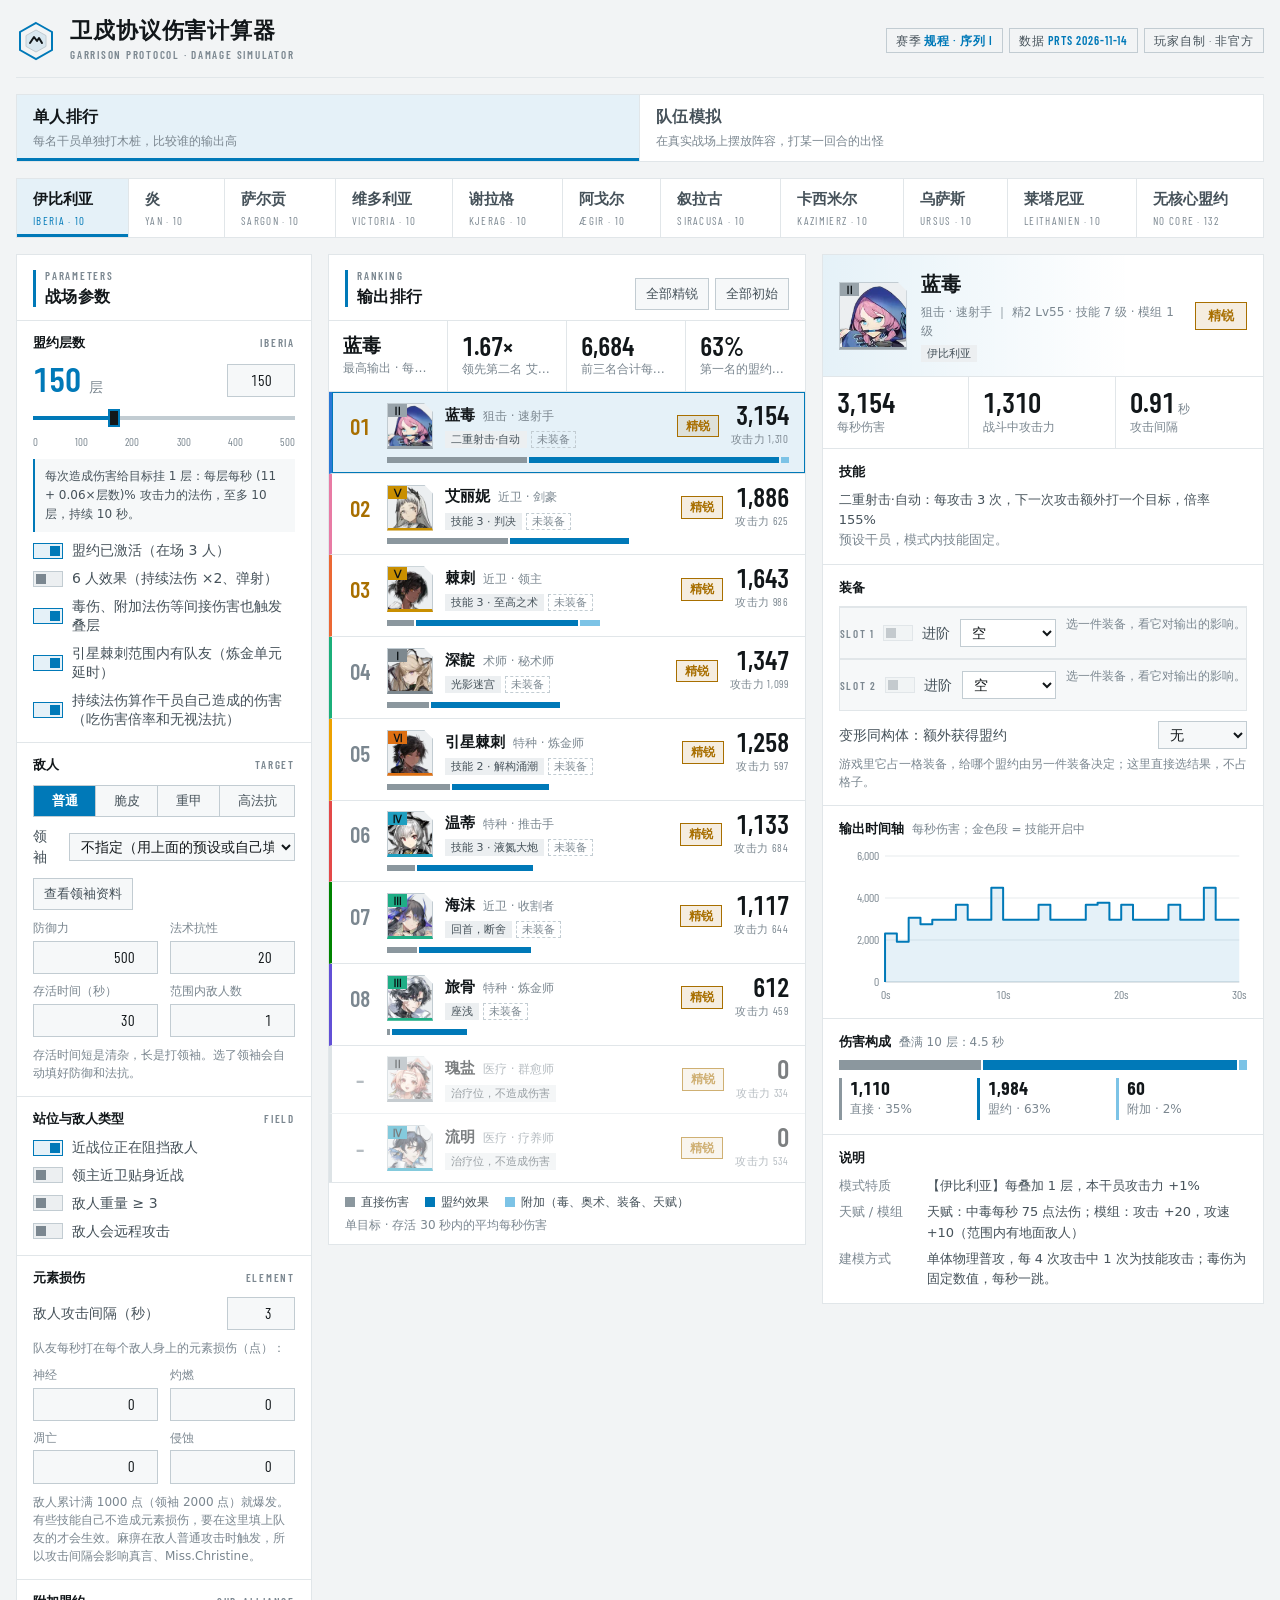
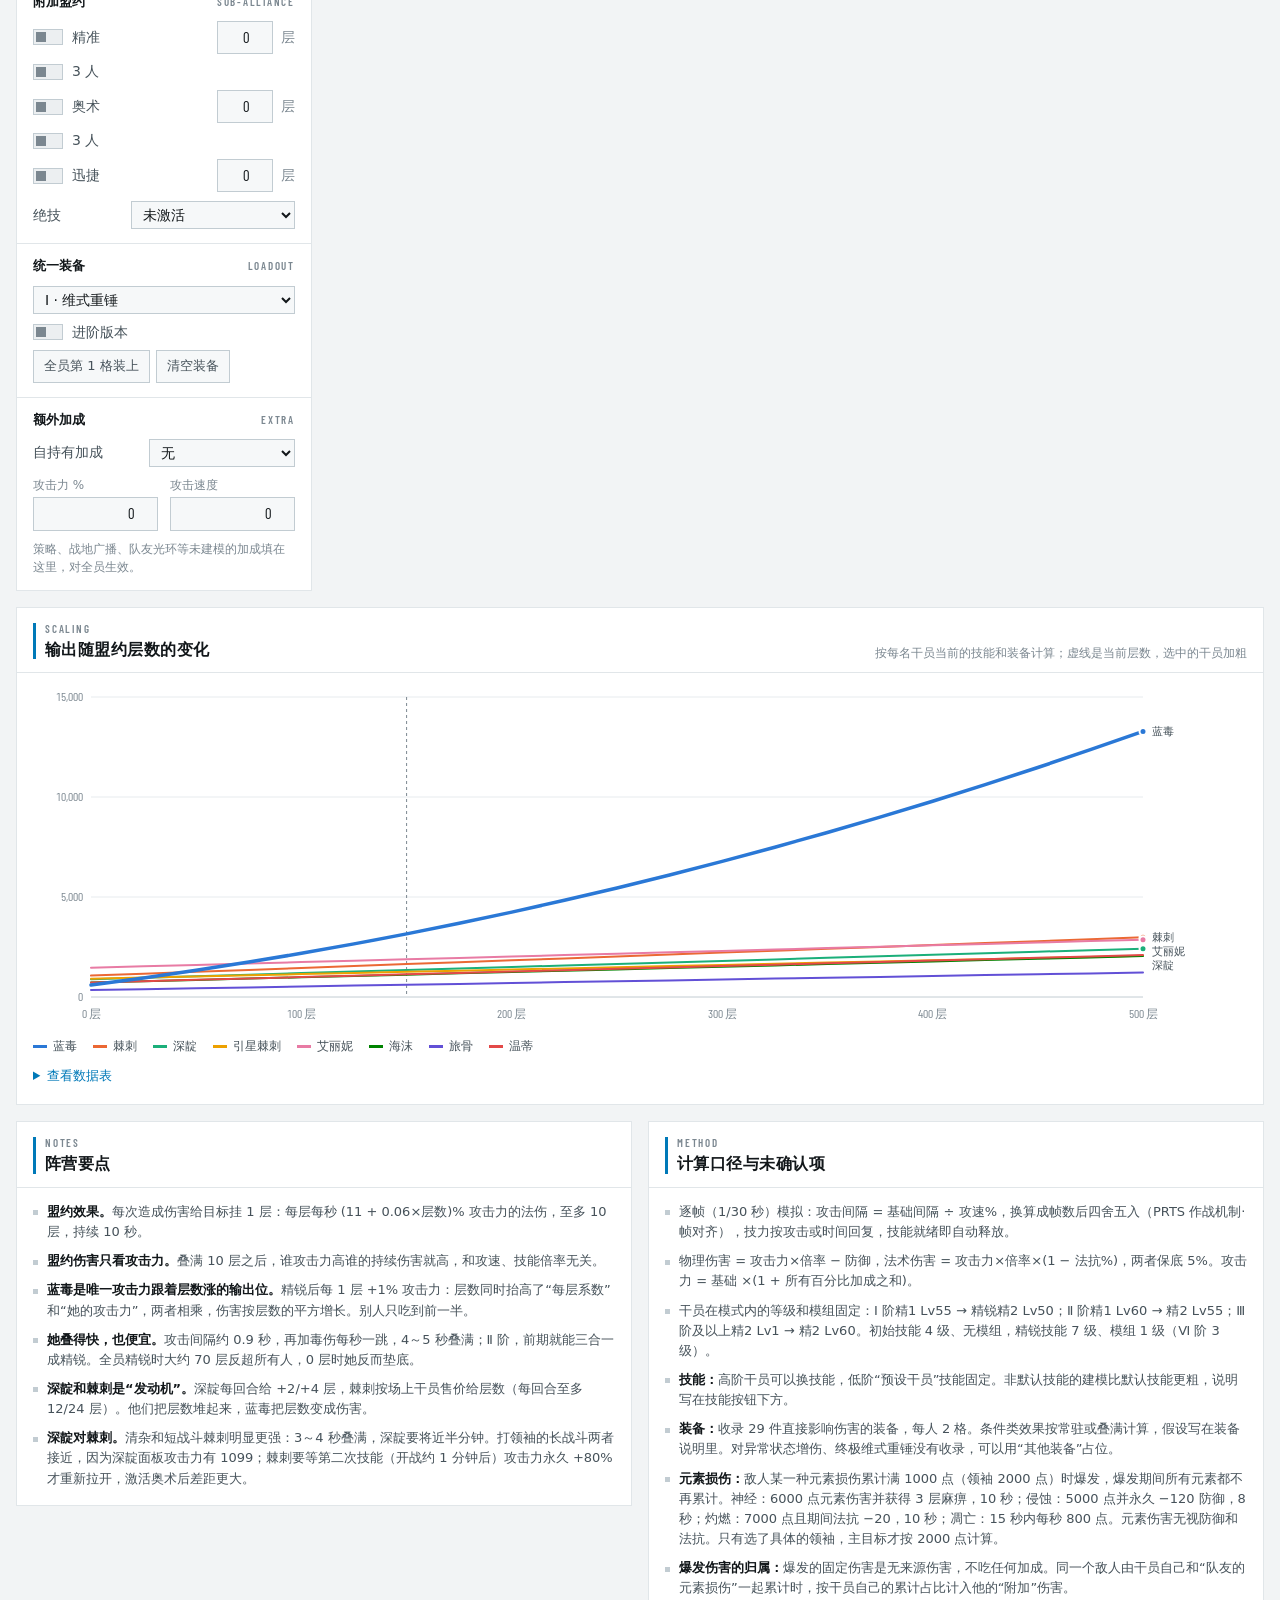
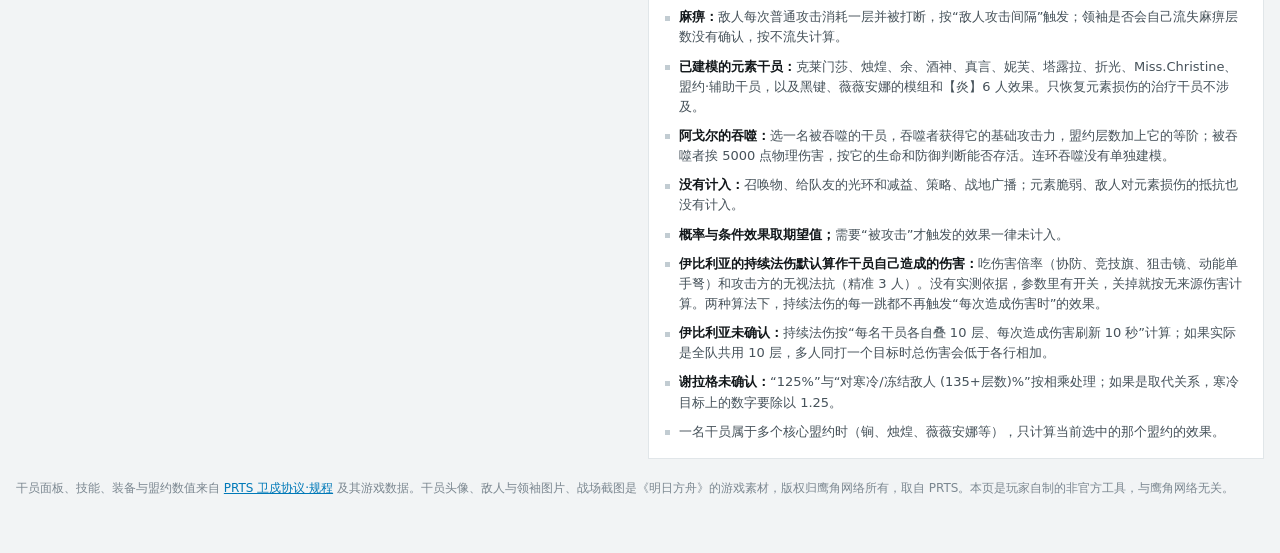
==== index.html @ 310acb83 "队伍模拟：计入精锐模组的减伤、闪避与复活 艾丝黛尔/摆渡人物理减伤、斥罪/折桠/暴躁铁皮阻挡减伤、瑕光减伤、赫拉格/宴庇护、 拜松/泡泡/蛇屠箱/忍冬/青枳阻挡时加防御、杰克物理闪避、斯卡蒂复活一次、" ====
<!doctype html>
<html lang="zh-CN">
<head>
<meta charset="utf-8">
<meta name="viewport" content="width=device-width,initial-scale=1">
<style>body{margin:0}img{max-width:100%}[hidden]{display:none!important}</style>
</head>
<body>
<title>卫戍协议伤害计算器</title>
<meta name="claude:viewport-fit-sides" content="cover">
<style>
/* 布局：顶栏 → 阵营页签 → 三栏（战场参数 | 输出排行 | 干员详情）→ 层数曲线 → 说明。
   深色终端风格为主：直角、细线、双语小标题、窄体数字。强调色取自游戏内数值高亮的蓝，精锐用金色。 */
:root{
  color-scheme:dark;
  --bg:#0f1214; --surface:#161a1d; --surface-2:#1c2125; --raise:#232a2f; --line:#272e33; --line-2:#3a444b;
  --fg:#eef1f3; --fg-2:#b3bcc2; --fg-3:#77828a;
  --accent:#22a7e6; --accent-soft:rgba(34,167,230,.14); --accent-ink:#06131a;
  --gold:#f0b429; --gold-soft:rgba(240,180,41,.15); --gold-ink:#1a1200;
  --seg-direct:#6f7c85; --seg-bond:#22a7e6; --seg-extra:#9bd8f5;
  --t1:#8b969d; --t2:#c7d0d5; --t3:#3fd9ad; --t4:#45c2e0; --t5:#f2c230; --t6:#f59340;
  --s1:#3987e5; --s2:#d95926; --s3:#199e70; --s4:#c98500; --s5:#d55181; --s6:#0ca30c; --s7:#9085e9; --s8:#e66767;
  --grid:#232a2f; --axis:#3a444b; --band:rgba(240,180,41,.10); --shadow:0 10px 30px rgba(0,0,0,.45);
  --font:-apple-system,"PingFang SC","HarmonyOS Sans SC","Microsoft YaHei UI","Microsoft YaHei","Noto Sans SC",system-ui,sans-serif;
  --num:"Barlow Condensed","Arial Narrow","Roboto Condensed","PingFang SC","Microsoft YaHei UI",sans-serif;
  --mono:ui-monospace,"SF Mono","Cascadia Mono",Consolas,monospace;
}
@media (prefers-color-scheme: light){ :root:not([data-theme="dark"]){
  color-scheme:light;
  --bg:#f2f4f5; --surface:#ffffff; --surface-2:#f6f8f9; --raise:#eceff1; --line:#e1e6e9; --line-2:#c2ccd2;
  --fg:#12171a; --fg-2:#46525a; --fg-3:#7b8790;
  --accent:#0079b8; --accent-soft:rgba(0,121,184,.10); --accent-ink:#ffffff;
  --gold:#a86f00; --gold-soft:rgba(168,111,0,.12); --gold-ink:#ffffff;
  --seg-direct:#8b979e; --seg-bond:#0079b8; --seg-extra:#7cc3e6;
  --t1:#7d888f; --t2:#98a3aa; --t3:#1fae86; --t4:#1f9fc0; --t5:#c98f00; --t6:#dd6f12;
  --s1:#2a78d6; --s2:#eb6834; --s3:#1baf7a; --s4:#eda100; --s5:#e87ba4; --s6:#008300; --s7:#6250d6; --s8:#e34948;
  --grid:#e7ebee; --axis:#c2ccd2; --band:rgba(168,111,0,.10); --shadow:0 10px 30px rgba(20,30,40,.14);
} }
:root[data-theme="light"]{
  color-scheme:light;
  --bg:#f2f4f5; --surface:#ffffff; --surface-2:#f6f8f9; --raise:#eceff1; --line:#e1e6e9; --line-2:#c2ccd2;
  --fg:#12171a; --fg-2:#46525a; --fg-3:#7b8790;
  --accent:#0079b8; --accent-soft:rgba(0,121,184,.10); --accent-ink:#ffffff;
  --gold:#a86f00; --gold-soft:rgba(168,111,0,.12); --gold-ink:#ffffff;
  --seg-direct:#8b979e; --seg-bond:#0079b8; --seg-extra:#7cc3e6;
  --t1:#7d888f; --t2:#98a3aa; --t3:#1fae86; --t4:#1f9fc0; --t5:#c98f00; --t6:#dd6f12;
  --s1:#2a78d6; --s2:#eb6834; --s3:#1baf7a; --s4:#eda100; --s5:#e87ba4; --s6:#008300; --s7:#6250d6; --s8:#e34948;
  --grid:#e7ebee; --axis:#c2ccd2; --band:rgba(168,111,0,.10); --shadow:0 10px 30px rgba(20,30,40,.14);
}
*{box-sizing:border-box}
body{background:var(--bg);color:var(--fg);font-family:var(--font);font-size:14px;line-height:1.55;margin:0;
  padding-block:0 56px;padding-left:max(16px,env(safe-area-inset-left,0px));padding-right:max(16px,env(safe-area-inset-right,0px))}
.app{max-width:1440px;margin:0 auto;display:flex;flex-direction:column;gap:16px}
button,input,select{font:inherit;color:inherit}
:focus-visible{outline:2px solid var(--accent);outline-offset:2px}
.num{font-family:var(--num);font-variant-numeric:tabular-nums;letter-spacing:.01em}
.en{font-family:var(--num);font-size:11px;font-weight:600;letter-spacing:.16em;text-transform:uppercase;color:var(--fg-3)}
.muted{color:var(--fg-3)}

/* 顶栏 */
.appbar{display:flex;flex-wrap:wrap;align-items:center;justify-content:space-between;gap:10px 24px;padding:18px 0 14px;border-bottom:1px solid var(--line)}
.brand{display:flex;align-items:center;gap:14px;min-width:0}
.brand svg{width:40px;height:40px;flex:none}
.brand h1{font-size:22px;line-height:1.15;margin:0;letter-spacing:.04em;font-weight:700}
.brand p{margin:3px 0 0}
.meta{display:flex;flex-wrap:wrap;gap:6px}
.meta span{font-family:var(--num);font-size:12px;letter-spacing:.08em;color:var(--fg-2);border:1px solid var(--line-2);padding:2px 9px;white-space:nowrap}
.meta span b{color:var(--accent);font-weight:600}

/* 阵营页签 */
.cores{display:flex;gap:0;overflow-x:auto;border:1px solid var(--line);background:var(--surface);scrollbar-width:thin}
.core{flex:1 0 auto;display:flex;flex-direction:column;align-items:flex-start;gap:1px;padding:9px 16px 8px;border:0;border-right:1px solid var(--line);background:transparent;color:var(--fg-2);cursor:pointer;text-align:left;position:relative;min-width:96px}
.core:last-child{border-right:0}
.core b{font-size:15px;font-weight:600;white-space:nowrap}
.core small{font-family:var(--num);font-size:11px;letter-spacing:.12em;color:var(--fg-3);white-space:nowrap}
.core:hover{background:var(--surface-2);color:var(--fg)}
.core[aria-pressed="true"]{background:var(--accent-soft);color:var(--fg)}
.core[aria-pressed="true"]::after{content:"";position:absolute;left:0;right:0;bottom:0;height:3px;background:var(--accent)}
.core[aria-pressed="true"] small{color:var(--accent)}

/* 三栏 */
.layout{display:grid;grid-template-columns:296px minmax(0,1.08fr) minmax(0,1fr);gap:16px;align-items:start}
@media (max-width:1180px){.layout{grid-template-columns:minmax(0,1.08fr) minmax(0,1fr)}.side{grid-column:1/-1}}
@media (max-width:860px){.layout{grid-template-columns:minmax(0,1fr)}}
.panel{background:var(--surface);border:1px solid var(--line);min-width:0}
.ph{display:flex;flex-wrap:wrap;align-items:flex-end;justify-content:space-between;gap:6px 16px;padding:12px 16px 10px;border-bottom:1px solid var(--line)}
.ph h2{margin:0;font-size:16px;font-weight:700;letter-spacing:.03em;display:flex;flex-direction:column;gap:1px;position:relative;padding-left:12px}
.ph h2::before{content:"";position:absolute;left:0;top:3px;bottom:3px;width:3px;background:var(--accent)}
.ph p{margin:0;font-size:12px;color:var(--fg-3)}
.pb{padding:14px 16px 16px}

/* 侧栏参数 */
.side{position:sticky;top:12px}
@media (max-width:1180px){.side{position:static}}
.side .pb{display:flex;flex-direction:column;gap:0;padding:0}
@media (max-width:1180px) and (min-width:641px){.side .pb{display:grid;grid-template-columns:repeat(2,minmax(0,1fr))}}
.g{padding:12px 16px 14px;border-bottom:1px solid var(--line);display:flex;flex-direction:column;gap:9px;min-width:0}
.g:last-child{border-bottom:0}
.g h3{margin:0;font-size:13px;font-weight:600;display:flex;align-items:baseline;justify-content:space-between;gap:8px}
.f{display:flex;align-items:center;justify-content:space-between;gap:10px;min-width:0}
.f>label{color:var(--fg-2);min-width:0}
.hint{font-size:12px;color:var(--fg-3);margin:0;line-height:1.5}
.fcol{display:grid;gap:6px;min-width:0}
.fcol>label{color:var(--fg-2)}
.fcol>select{width:100%;min-width:0}
.formula{font-size:12px;color:var(--fg-2);margin:0;padding:8px 10px;background:var(--surface-2);border-left:2px solid var(--accent);line-height:1.6}
input[type=number],select{background:var(--surface-2);border:1px solid var(--line-2);border-radius:0;padding:4px 7px;font-variant-numeric:tabular-nums;min-width:0}
input[type=number]{width:68px;font-family:var(--num);font-size:15px;text-align:right}
select{max-width:100%;padding-right:4px}
input[type=number]:hover,select:hover{border-color:var(--fg-3)}
input[type=range]{-webkit-appearance:none;appearance:none;width:100%;height:20px;background:transparent;margin:0}
input[type=range]::-webkit-slider-runnable-track{height:4px;background:linear-gradient(to right,var(--accent) var(--p,30%),var(--line-2) var(--p,30%))}
input[type=range]::-moz-range-track{height:4px;background:var(--line-2)}
input[type=range]::-moz-range-progress{height:4px;background:var(--accent)}
input[type=range]::-webkit-slider-thumb{-webkit-appearance:none;width:12px;height:18px;margin-top:-7px;background:var(--fg);border:2px solid var(--accent);border-radius:0;cursor:pointer}
input[type=range]::-moz-range-thumb{width:9px;height:15px;background:var(--fg);border:2px solid var(--accent);border-radius:0;cursor:pointer}
.lv{display:flex;align-items:baseline;gap:8px}
.lv b{font-family:var(--num);font-size:34px;line-height:1;font-weight:600;color:var(--accent);font-variant-numeric:tabular-nums}
.ticks{display:flex;justify-content:space-between;font-family:var(--num);font-size:11px;color:var(--fg-3);margin-top:-4px}
.sw{display:flex;align-items:center;gap:9px;color:var(--fg-2);cursor:pointer;position:relative;line-height:1.35}
.sw input{position:absolute;opacity:0;width:30px;height:16px;margin:0;cursor:pointer}
.sw i{flex:none;width:30px;height:16px;background:var(--raise);border:1px solid var(--line-2);position:relative;transition:background .12s}
.sw i::after{content:"";position:absolute;top:2px;left:2px;width:10px;height:10px;background:var(--fg-3);transition:transform .12s,background .12s}
.sw input:checked+i{background:var(--accent-soft);border-color:var(--accent)}
.sw input:checked+i::after{transform:translateX(14px);background:var(--accent)}
.sw input:focus-visible+i{outline:2px solid var(--accent);outline-offset:2px}
.sw input:disabled+i{opacity:.4}
@media (prefers-reduced-motion:reduce){.sw i,.sw i::after{transition:none}}
.segs{display:flex;flex-wrap:wrap;border:1px solid var(--line-2)}
.segs button{flex:1 1 auto;border:0;border-right:1px solid var(--line-2);background:var(--surface-2);color:var(--fg-2);padding:5px 8px;font-size:13px;cursor:pointer;white-space:nowrap}
.segs button:last-child{border-right:0}
.segs button:hover{color:var(--fg)}
.segs button[aria-pressed="true"]{background:var(--accent);color:var(--accent-ink);font-weight:600}
.pair{display:grid;grid-template-columns:repeat(2,minmax(0,1fr));gap:8px 12px}
.pair .f{flex-direction:column;align-items:stretch;gap:3px}
.pair .f>label{font-size:12px;color:var(--fg-3)}
.pair input[type=number]{width:100%}
.subrow{display:flex;align-items:center;gap:8px;flex-wrap:wrap}
.subrow .sw{flex:1 1 90px}
.subrow input[type=number]{width:56px}
.grp-in{display:flex;flex-direction:column;gap:9px}.grp-in:empty{display:none}
.btn{border:1px solid var(--line-2);background:var(--surface-2);color:var(--fg-2);padding:5px 10px;font-size:13px;cursor:pointer;white-space:nowrap}
.btn:hover{color:var(--fg);border-color:var(--fg-3)}
.btnrow{display:flex;flex-wrap:wrap;gap:6px}

.filter{display:flex;flex-wrap:wrap;gap:6px;padding:10px 16px;border-bottom:1px solid var(--line);align-items:center}
.filter .en{margin-right:4px}
.filter button{border:1px solid var(--line-2);background:var(--surface-2);color:var(--fg-2);padding:3px 11px;font-size:13px;cursor:pointer;white-space:nowrap}
.filter button:hover{color:var(--fg);border-color:var(--fg-3)}
.filter button[aria-pressed="true"]{background:var(--accent);border-color:var(--accent);color:var(--accent-ink);font-weight:600}
.more{padding:10px 16px;border-top:1px solid var(--line);display:flex;justify-content:center}
.bossline{padding:9px 16px;border-bottom:1px solid var(--line);font-size:13px;color:var(--fg-2);background:var(--gold-soft)}
.bossline b{font-family:var(--num);font-size:16px;color:var(--fg);font-variant-numeric:tabular-nums}
.bimg{flex:none;display:block;width:56px;height:56px;background:var(--raise);border:1px solid var(--line-2);border-bottom:3px solid var(--gold);overflow:hidden}
.bimg img{display:block;width:100%;height:100%;object-fit:cover}
.bimg.lg{width:84px;height:84px}
.bimg.sm{width:26px;height:26px;border-bottom-width:1px}
.bosscard{display:flex;gap:10px;align-items:stretch}
.bosscard .formula{flex:1 1 auto;min-width:0}
.dex-h .who{display:flex;gap:14px;align-items:center;min-width:0}
.dex-list button{display:flex;align-items:center;gap:8px}
/* 领袖资料弹窗 */
dialog.dex{border:1px solid var(--line-2);background:var(--surface);color:var(--fg);padding:0;width:min(940px,calc(100vw - 24px));max-width:none;box-shadow:var(--shadow);overflow:hidden}
dialog.dex::backdrop{background:rgba(0,0,0,.6)}
.dex-in{display:grid;grid-template-columns:190px minmax(0,1fr);height:min(84vh,820px)}
.dex-list{display:flex;flex-direction:column;border-right:1px solid var(--line);overflow:auto;background:var(--surface-2)}
.dex-list button{flex:none;border:0;border-bottom:1px solid var(--line);background:transparent;color:var(--fg-2);padding:10px 14px;text-align:left;cursor:pointer;white-space:nowrap;font-size:13px}
.dex-list button:hover{color:var(--fg)}
.dex-list button[aria-pressed="true"]{background:var(--accent-soft);color:var(--fg);font-weight:600;box-shadow:inset 3px 0 0 var(--accent)}
.dex-body{overflow:auto;min-width:0}
.dex-h{display:flex;justify-content:space-between;align-items:flex-start;gap:12px;padding:14px 16px;border-bottom:1px solid var(--line);position:sticky;top:0;background:var(--surface);z-index:1}
.dex-h h3{margin:0;font-size:19px;letter-spacing:.03em}
.dex-h .chips{display:flex;flex-wrap:wrap;gap:4px;margin-top:6px}
.dex-sec{padding:13px 16px;border-bottom:1px solid var(--line)}
.dex-sec:last-child{border-bottom:0}
.dex-sec h4{margin:0 0 8px;font-size:13px;font-weight:600}
.dex-stats{display:grid;grid-template-columns:repeat(4,minmax(0,1fr));gap:8px}
.dex-stats div{background:var(--surface-2);padding:8px 10px;min-width:0}
.dex-stats b{display:block;font-family:var(--num);font-size:22px;line-height:1.15;font-variant-numeric:tabular-nums}
.dex-stats span{font-size:12px;color:var(--fg-3)}
.dex-tip{background:var(--gold-soft);border-left:2px solid var(--gold);padding:8px 10px;margin:0;font-size:13px;color:var(--fg)}
@media (max-width:640px){
  .dex-in{grid-template-columns:minmax(0,1fr);grid-template-rows:auto minmax(0,1fr)}
  .dex-list{flex-direction:row;border-right:0;border-bottom:1px solid var(--line)}
  .dex-list button{border-bottom:0;border-right:1px solid var(--line)}
  .dex-list button[aria-pressed="true"]{box-shadow:inset 0 -3px 0 var(--accent)}
  .dex-stats{grid-template-columns:repeat(2,minmax(0,1fr))}
}
/* KPI */
.kpis{display:grid;grid-template-columns:repeat(4,minmax(0,1fr));border-bottom:1px solid var(--line)}
@media (max-width:560px){.kpis{grid-template-columns:repeat(2,minmax(0,1fr))}}
.kpi{padding:11px 14px 12px;border-right:1px solid var(--line);min-width:0}
.kpi:last-child{border-right:0}
@media (max-width:560px){.kpi:nth-child(2n){border-right:0}.kpi:nth-child(-n+2){border-bottom:1px solid var(--line)}}
.kpi b{display:block;font-family:var(--num);font-size:26px;line-height:1.1;font-weight:600;font-variant-numeric:tabular-nums;white-space:nowrap;overflow:hidden;text-overflow:ellipsis}
.kpi b.cn{font-family:var(--font);font-size:19px;line-height:1.45;font-weight:700}
.kpi small{display:block;font-size:12px;color:var(--fg-3);white-space:nowrap;overflow:hidden;text-overflow:ellipsis}

/* 排行 */
.list{display:flex;flex-direction:column}
.rc{display:grid;grid-template-columns:30px 46px minmax(0,1fr) auto;column-gap:12px;row-gap:7px;align-items:center;padding:10px 16px 10px 13px;border-bottom:1px solid var(--line);border-left:3px solid var(--col,transparent);cursor:pointer;position:relative}
.rc:last-child{border-bottom:0}
.rc:hover{background:var(--surface-2)}
.rc[aria-pressed="true"]{background:var(--accent-soft)}
.rc[aria-pressed="true"]::after{content:"";position:absolute;inset:0;border:1px solid var(--accent);pointer-events:none}
.rc.heal{opacity:.55}
.rc .rk{font-family:var(--num);font-size:22px;font-weight:600;color:var(--fg-3);text-align:center;font-variant-numeric:tabular-nums}
.rc.top .rk{color:var(--gold)}
.rc .who{min-width:0;display:flex;flex-direction:column;gap:4px}
.rc .nm{display:flex;align-items:baseline;gap:8px;min-width:0}
.rc .nm b{font-size:15px;white-space:nowrap}
.rc .nm span{font-size:12px;color:var(--fg-3);white-space:nowrap;overflow:hidden;text-overflow:ellipsis}
.tags{display:flex;flex-wrap:wrap;gap:4px}
.tag{font-size:11px;line-height:1.55;padding:0 6px;background:var(--raise);color:var(--fg-2);white-space:nowrap;max-width:100%;overflow:hidden;text-overflow:ellipsis}
.tag.eq{background:var(--accent-soft);color:var(--fg)}
.tag.none{background:transparent;outline:1px dashed var(--line-2);outline-offset:-1px;color:var(--fg-3)}
.rc .val{display:flex;align-items:center;gap:12px}
.rc .val div{text-align:right}
.rc .val b{font-family:var(--num);font-size:26px;line-height:1;font-weight:600;font-variant-numeric:tabular-nums;display:block}
.rc .val small{font-family:var(--num);font-size:11px;letter-spacing:.06em;color:var(--fg-3);white-space:nowrap}
.rc .meter{grid-column:2/-1;min-width:0}
.bar{display:flex;gap:2px;height:6px;min-width:0}
.bar i{display:block;height:100%}
.bar .d{background:var(--seg-direct)}.bar .b{background:var(--seg-bond)}.bar .x{background:var(--seg-extra)}
.elite{font-size:12px;border:1px solid var(--line-2);background:transparent;color:var(--fg-3);padding:1px 8px;cursor:pointer;white-space:nowrap}
.elite:hover{border-color:var(--fg-3);color:var(--fg-2)}
.elite[aria-pressed="true"]{background:var(--gold-soft);border-color:var(--gold);color:var(--gold);font-weight:600}
.ava{position:relative;width:46px;height:46px;background:linear-gradient(135deg,var(--raise),var(--surface-2));border:1px solid var(--line-2);border-bottom:3px solid var(--tier);display:grid;place-items:center;padding-top:8px;font-size:20px;line-height:1;font-weight:700;color:var(--fg);flex:none;overflow:hidden;clip-path:polygon(0 0,calc(100% - 9px) 0,100% 9px,100% 100%,0 100%)}
.ava .tr{position:absolute;top:0;left:0;font-family:var(--num);font-size:11px;line-height:13px;font-weight:700;background:var(--tier);color:#0b1114;padding:0 4px}
.ava svg{position:absolute;right:2px;bottom:1px;width:14px;height:14px;stroke:var(--fg-3);fill:none;stroke-width:1.8;stroke-linecap:round;stroke-linejoin:round}
.ava.lg{width:68px;height:68px;font-size:30px;padding-top:10px}
.ava.lg svg{width:18px;height:18px;right:3px;bottom:2px}
.legend{display:flex;flex-wrap:wrap;gap:4px 16px;font-size:12px;color:var(--fg-2)}
.legend span{display:inline-flex;align-items:center;gap:6px}
.legend i{width:10px;height:10px;display:inline-block}
.legend i.ln{height:3px;width:14px}
.foot{padding:10px 16px;border-top:1px solid var(--line)}

/* 详情 */
.detail{position:sticky;top:12px}
@media (max-width:860px){.detail{position:static}}
.dh{display:flex;gap:14px;align-items:center;padding:14px 16px;border-bottom:1px solid var(--line);background:linear-gradient(90deg,var(--accent-soft),transparent 70%)}
.dh h3{margin:0;font-size:20px;letter-spacing:.03em}
.dh p{margin:3px 0 0;font-size:12px;color:var(--fg-3)}
.dh .chips{display:flex;flex-wrap:wrap;gap:4px;margin-top:5px}
.dh .elite{margin-left:auto;flex:none;padding:3px 12px;font-size:13px}
.tiles{display:grid;grid-template-columns:repeat(3,minmax(0,1fr));border-bottom:1px solid var(--line)}
.tile{padding:10px 14px 11px;border-right:1px solid var(--line);min-width:0}
.tile:last-child{border-right:0}
.tile b{display:block;font-family:var(--num);font-size:28px;line-height:1.1;font-weight:600;font-variant-numeric:tabular-nums;white-space:nowrap}
.tile b small{font-family:var(--font);font-size:12px;font-weight:400;color:var(--fg-3);margin-left:3px}
.tile span{display:block;font-size:12px;color:var(--fg-3)}
.sec{padding:13px 16px 14px;border-bottom:1px solid var(--line)}
.sec:last-child{border-bottom:0}
.sec h4{margin:0 0 8px;font-size:13px;font-weight:600;display:flex;align-items:baseline;gap:8px}
.sec h4 small{font-size:12px;font-weight:400;color:var(--fg-3)}
.seg{display:flex;flex-wrap:wrap;gap:6px}
.seg button{display:flex;align-items:center;gap:8px;padding:5px 10px 5px 6px;border:1px solid var(--line-2);background:var(--surface-2);color:var(--fg-2);cursor:pointer;text-align:left;font-size:13px}
.seg button em{font-style:normal;font-family:var(--num);font-size:13px;font-weight:600;background:var(--raise);color:var(--fg-2);padding:0 6px;line-height:20px}
.seg button small{font-size:11px;color:var(--fg-3)}
.seg button:hover{border-color:var(--fg-3);color:var(--fg)}
.seg button[aria-pressed="true"]{border-color:var(--accent);background:var(--accent-soft);color:var(--fg);font-weight:600}
.seg button[aria-pressed="true"] em{background:var(--accent);color:var(--accent-ink)}
.desc{margin:8px 0 0;font-size:13px;color:var(--fg-2)}
.slots{display:grid;grid-template-columns:repeat(2,minmax(0,1fr));gap:8px}
@media (max-width:480px){.slots{grid-template-columns:minmax(0,1fr)}}
.slot{border:1px solid var(--line);background:var(--surface-2);padding:8px;display:flex;flex-direction:column;gap:6px;min-width:0}
.slot .top{display:flex;align-items:center;justify-content:space-between;gap:8px}
.slot select{width:100%;background:var(--surface)}
.slot .hint{min-height:3em}
#tl{position:relative}
#tl svg,#chart svg{display:block;width:100%;height:auto;overflow:visible}
#tl text,#chart text{font-family:var(--num);font-size:12px;fill:var(--fg-3);font-variant-numeric:tabular-nums}
#chart text.lab{font-family:var(--font);font-size:11px;fill:var(--fg-2)}
#tlTip,#tip{position:absolute;pointer-events:none;background:var(--surface);border:1px solid var(--line-2);padding:5px 9px;font-size:12px;box-shadow:var(--shadow);font-variant-numeric:tabular-nums;z-index:2}
#tlTip{top:0;white-space:nowrap}
#tip{min-width:160px}
#tip .t{font-family:var(--num);letter-spacing:.08em;color:var(--fg-3);margin-bottom:3px}
#tip .r{display:flex;justify-content:space-between;gap:14px;align-items:center}
#tip .r span{display:inline-flex;align-items:center;gap:6px}
#tip .r b{font-family:var(--num);font-size:14px}
.dot{width:8px;height:8px;flex:none;display:inline-block}
.comp{display:flex;flex-direction:column;gap:8px}
.comp .bar{height:10px}
.comp .lg{display:grid;grid-template-columns:repeat(3,minmax(0,1fr));gap:8px}
.comp .lg div{border-left:3px solid var(--c);padding-left:8px;min-width:0}
.comp .lg b{display:block;font-family:var(--num);font-size:18px;line-height:1.15;font-variant-numeric:tabular-nums}
.comp .lg span{font-size:12px;color:var(--fg-3);white-space:nowrap}
.txt{margin:0;font-size:13px;color:var(--fg-2)}
.kv{display:grid;grid-template-columns:76px minmax(0,1fr);gap:6px 12px;margin:0;font-size:13px}
.kv dt{color:var(--fg-3)}.kv dd{margin:0;color:var(--fg-2)}

/* 图表与说明 */
#chart{position:relative;width:100%}
.tablebox{overflow-x:auto}
table{border-collapse:collapse;width:100%;font-variant-numeric:tabular-nums;font-size:13px}
th{font-size:12px;font-weight:600;color:var(--fg-3);text-align:left;padding:6px 8px;border-bottom:1px solid var(--line-2);white-space:nowrap}
td{padding:6px 8px;border-bottom:1px solid var(--line)}
td.n,th.n{text-align:right;font-family:var(--num);font-size:14px}
details>summary{cursor:pointer;color:var(--accent);font-size:13px;padding:2px 0}
.docs{display:grid;grid-template-columns:minmax(0,1fr) minmax(0,1fr);gap:16px;align-items:start}
@media (max-width:860px){.docs{grid-template-columns:minmax(0,1fr)}}
ul.plain{margin:0;padding:0;list-style:none;display:flex;flex-direction:column;gap:9px;color:var(--fg-2);font-size:13px}
ul.plain li{padding-left:14px;position:relative}
ul.plain li::before{content:"";position:absolute;left:0;top:.65em;width:5px;height:5px;background:var(--line-2)}
ul.plain b{color:var(--fg)}
footer{color:var(--fg-3);font-size:12px;padding-top:4px}
footer a{color:var(--accent)}

/* 头像图片 */
.ava.img{padding-top:0;background:var(--raise)}
.ava img{position:absolute;inset:0;width:100%;height:100%;object-fit:cover;display:block}
.ava .tr{z-index:1}

/* 页面切换 */
.views{display:grid;grid-template-columns:repeat(2,minmax(0,1fr));border:1px solid var(--line);background:var(--surface)}
.views button{display:flex;flex-direction:column;align-items:flex-start;gap:2px;padding:10px 16px;border:0;border-right:1px solid var(--line);background:transparent;color:var(--fg-2);cursor:pointer;text-align:left;position:relative;min-width:0}
.views button:last-child{border-right:0}
.views b{font-size:16px;font-weight:700;letter-spacing:.03em}
.views small{font-size:12px;color:var(--fg-3);white-space:nowrap;overflow:hidden;text-overflow:ellipsis;max-width:100%}
.views button:hover{background:var(--surface-2);color:var(--fg)}
.views button[aria-pressed="true"]{background:var(--accent-soft);color:var(--fg)}
.views button[aria-pressed="true"]::after{content:"";position:absolute;left:0;right:0;bottom:0;height:3px;background:var(--accent)}
.view{display:flex;flex-direction:column;gap:16px}
.view[hidden]{display:none}

/* 队伍模拟 */
.tlayout{display:grid;grid-template-columns:268px minmax(0,1.25fr) minmax(0,1fr);gap:16px;align-items:start}
@media (max-width:1180px){.tlayout{grid-template-columns:minmax(0,1.2fr) minmax(0,1fr)}.tlayout .side{grid-column:1/-1}}
@media (max-width:860px){.tlayout{grid-template-columns:minmax(0,1fr)}}
.bd{display:flex;align-items:center;gap:8px;color:var(--fg-3);font-size:13px}
.bd .nm{flex:1 1 auto;min-width:0}
.bd.on{color:var(--fg)}
.bd .ct{font-family:var(--num);font-size:13px;color:var(--fg-3);font-variant-numeric:tabular-nums}
.bd.on .ct{color:var(--accent)}
.bd input[type=number]{width:62px}
.boardwrap{width:100%;max-width:720px;margin:0 auto}
.board{position:relative;display:grid;grid-template-columns:repeat(9,minmax(0,1fr));gap:2px;background:var(--line);border:1px solid var(--line-2);padding:2px;touch-action:manipulation}
.tc{position:relative;aspect-ratio:1;border:0;padding:0;margin:0;background:var(--surface-2);cursor:pointer;display:grid;place-items:center;min-width:0;overflow:hidden}
.tc.t-void{background:var(--bg);cursor:default}
.tc.t-road{background:var(--surface-2)}
.tc.t-fence{background:repeating-linear-gradient(45deg,var(--surface-2) 0 6px,var(--raise) 6px 9px)}
.tc.t-floor{background:var(--raise);background-image:radial-gradient(var(--line-2) 1px,transparent 1.5px);background-size:8px 8px}
.tc.t-start{background:color-mix(in srgb,var(--s8) 22%,var(--surface-2))}
.tc.t-end{background:color-mix(in srgb,var(--accent) 26%,var(--surface-2))}
.tc.t-high{background:color-mix(in srgb,var(--fg) 12%,var(--surface-2));box-shadow:inset 0 0 0 3px var(--line-2)}
.tc.t-infect{background:color-mix(in srgb,var(--s2) 24%,var(--surface-2))}
.tc.t-mire{background:color-mix(in srgb,var(--s6) 20%,var(--surface-2))}
.tc.t-grass{background:color-mix(in srgb,var(--s3) 26%,var(--surface-2))}
.tc.t-speed{background:color-mix(in srgb,var(--s7) 24%,var(--surface-2))}
.tc.o-crate{background:var(--raise);box-shadow:inset 0 0 0 2px var(--fg-3)}
.tc.o-plat{background:color-mix(in srgb,var(--fg) 12%,var(--surface-2));box-shadow:inset 0 0 0 3px var(--line-2)}
.tc.opt::before{content:"";position:absolute;inset:3px;border:1px dashed var(--gold);pointer-events:none}
.tc.inr{box-shadow:inset 0 0 0 999px var(--accent-soft)}
.tc.inr.t-high,.tc.inr.o-plat{box-shadow:inset 0 0 0 3px var(--line-2),inset 0 0 0 999px var(--accent-soft)}
.board.arming .tc:not(.can){opacity:.45}
.board.arming .tc.can{outline:2px solid var(--accent);outline-offset:-2px}
.tc.sel{outline:2px solid var(--gold);outline-offset:-2px;z-index:1}
.tc .mk{font-size:12px;font-weight:700;color:var(--fg-2)}
.tc .ob{font-size:20px;line-height:1;color:var(--fg-3)}
.tc .pc{width:84%;height:84%;display:block;position:relative}
.tc .pc .ava{width:100%;height:100%;clip-path:none;border-bottom-width:3px}
.tc .pc .ava .tr{font-size:10px;line-height:12px;padding:0 3px}
.tc .pc .ava svg{display:none}
.tc .pc.on .ava{box-shadow:0 0 0 2px var(--gold)}
.tc .pc.gone{opacity:.3}
.ov{position:absolute;inset:2px;pointer-events:none}
.ov .routes{position:absolute;inset:0;width:100%;height:100%;overflow:visible}
.ov polyline{fill:none;stroke-width:2.5;vector-effect:non-scaling-stroke;stroke-linejoin:round;stroke-linecap:round}
.ov polyline.gnd{stroke:var(--s8);opacity:.75}
.ov polyline.fly{stroke:var(--s7);stroke-dasharray:5 5;opacity:.7}
.foe{position:absolute;width:5.2%;aspect-ratio:1;transform:translate(-50%,-50%);border-radius:50%;background:var(--fg-2);border:2px solid var(--surface);box-shadow:0 1px 3px rgba(0,0,0,.4)}
.foe.fly{background:var(--s7)}
.foe.boss{width:9%;background:var(--gold)}
.foe.bl{border-color:var(--s8)}
.foe i{position:absolute;left:-15%;bottom:-38%;height:3px;background:var(--s3);max-width:130%}
.replay{display:flex;align-items:center;gap:10px;margin-top:10px}
.replay input[type=range]{flex:1 1 auto}
.replay .num{font-size:13px;white-space:nowrap}
.blegend{display:flex;flex-wrap:wrap;gap:4px 14px;font-size:12px;color:var(--fg-3);margin-top:10px}
.blegend span{display:inline-flex;align-items:center;gap:6px}
.blegend i{display:inline-block;width:10px;height:10px}
.blegend .lg-gnd{border-radius:50%;background:var(--fg-2)}
.blegend .lg-fly{border-radius:50%;background:var(--s7)}
.blegend .lg-boss{border-radius:50%;background:var(--gold)}
.blegend .lg-in{background:color-mix(in srgb,var(--s8) 40%,var(--surface-2))}
.blegend .lg-out{background:color-mix(in srgb,var(--accent) 45%,var(--surface-2))}
.blegend .lg-hi{background:color-mix(in srgb,var(--fg) 12%,var(--surface-2));box-shadow:inset 0 0 0 2px var(--line-2)}
.palhead{display:flex;flex-direction:column;border-top:1px solid var(--line)}
.palhead input[type=search]{margin:10px 16px 0;background:var(--surface-2);border:1px solid var(--line-2);padding:6px 9px;font:inherit;color:inherit;border-radius:0}
.palhead .filter{border-bottom:1px solid var(--line)}
.pal{max-height:430px;overflow:auto;padding:6px 16px 14px}
.pg{display:grid;grid-template-columns:24px minmax(0,1fr);gap:8px;padding:6px 0;border-bottom:1px solid var(--line)}
.pg:last-child{border-bottom:0}
.pg>.en{padding-top:12px}
.pl{display:grid;grid-template-columns:repeat(auto-fill,minmax(62px,1fr));gap:4px}
.pk{display:flex;flex-direction:column;align-items:center;gap:3px;padding:4px 2px;border:1px solid transparent;background:transparent;color:var(--fg-2);cursor:pointer;min-width:0}
.pk span{font-size:11px;line-height:1.2;max-width:100%;white-space:nowrap;overflow:hidden;text-overflow:ellipsis}
.pk .ava{width:40px;height:40px}
.pk .ava svg{display:none}
.pk:hover{border-color:var(--line-2);color:var(--fg)}
.pk.armed{border-color:var(--accent);background:var(--accent-soft);color:var(--fg)}
.pk.used .ava{opacity:.35}
.pk.used span::after{content:" ✓";color:var(--accent)}
.ed-h{display:flex;align-items:center;gap:12px}
.ed-h>div{display:flex;flex-direction:column;min-width:0}
.ed-h b{font-size:17px}
.ed-h span{font-size:12px;color:var(--fg-3)}
.ed-h .elite{margin-left:auto}
.ed-s{display:flex;flex-direction:column;gap:6px;margin-top:12px}
.eqs{display:flex;flex-direction:column;gap:6px}
.eqr{display:flex;align-items:center;gap:10px}
.eqr select{flex:1 1 auto;min-width:0}
#tEdit .btnrow{margin-top:12px;align-items:center}

/* 实景战场 */
.stagecap{margin:0 0 8px;font-size:13px;color:var(--fg-2);font-weight:600}
.stagebox{position:relative;width:100%;overflow:hidden;background:var(--bg);border:1px solid var(--line-2)}
.stage{position:absolute;left:0;top:0;transform-origin:0 0}
.stage>img{position:absolute;left:0;top:0;display:block;user-select:none;-webkit-user-drag:none}
.sgrid{position:absolute;left:0;top:0;transform-origin:0 0;display:grid;grid-template-columns:repeat(9,100px);grid-template-rows:repeat(4,100px)}
.sgrid .tc{aspect-ratio:auto;width:100px;height:100px;background:transparent;box-shadow:none;outline:0;cursor:default}
.sgrid .tc.dep{cursor:pointer}
.sgrid .tc.dep:hover{background:rgba(255,255,255,.18)}
.sgrid .tc.inr{background:rgba(34,167,230,.38)}
.sgrid .tc.opt::before{border:3px dashed #f0b429;inset:8px}
.sgrid .tc.sel{background:rgba(240,180,41,.35)}
.stagebox.arming .sgrid .tc{opacity:1}
.stagebox.arming .sgrid .tc.can{background:rgba(34,167,230,.30);outline:3px solid #22a7e6;outline-offset:-6px}
.stagebox.arming .sgrid .tc:not(.can){background:rgba(0,0,0,.28)}
.sgrid .optk{font-size:22px;font-weight:700;color:#fff;text-shadow:0 1px 3px #000}
.sov{position:absolute;inset:0;pointer-events:none}
.sov .routes{position:absolute;left:0;top:0;width:100%;height:100%;overflow:visible}
.sov polyline{fill:none;stroke-width:4;stroke-linejoin:round;stroke-linecap:round}
.sov polyline.gnd{stroke:#ff5a5a;opacity:.85}
.sov polyline.fly{stroke:#a78bfa;stroke-dasharray:9 8;opacity:.85}
.su{position:absolute;transform:translate(-50%,-62%);display:block;filter:drop-shadow(0 3px 4px rgba(0,0,0,.55))}
.su .ava{width:100%;height:100%;clip-path:none;border:2px solid #fff;border-bottom-width:4px;border-bottom-color:var(--tier)}
.su .ava svg{display:none}
.su .ava .tr{font-size:12px;line-height:14px}
.su.on .ava{box-shadow:0 0 0 3px #f0b429}
.su.sel .ava{border-color:#f0b429}
.su.gone{opacity:.35}
.foe.sf{aspect-ratio:1;border-width:2px;border-color:#fff;transform:translate(-50%,-80%)}
.foe.sf.bl{border-color:#ff5a5a}
.foe.sf i{height:4px}
.mthumbs{display:grid;grid-template-columns:repeat(2,minmax(0,1fr));gap:6px}
@media (max-width:1180px) and (min-width:641px){.mthumbs{grid-template-columns:repeat(5,minmax(0,1fr))}}
.mthumb{position:relative;display:block;padding:0;border:1px solid var(--line-2);background:var(--surface-2);cursor:pointer;aspect-ratio:780/360;overflow:hidden;min-width:0}
.mthumb img{display:block;width:100%;height:100%;object-fit:cover}
.mthumb span{position:absolute;left:0;bottom:0;font-family:var(--num);font-size:13px;font-weight:700;letter-spacing:.06em;background:rgba(0,0,0,.65);color:#fff;padding:0 6px}
.mthumb:hover{border-color:var(--fg-3)}
.mthumb[aria-pressed="true"]{outline:3px solid var(--accent);outline-offset:-1px}
.mthumb[aria-pressed="true"] span{background:var(--accent);color:var(--accent-ink)}
.lbl{color:var(--fg-2)}
#tViewMode button{padding:3px 10px}
/* 战场面板放宽：宽屏三栏，中屏结果移到战场下方 */
.tlayout{grid-template-columns:260px minmax(0,1.75fr) minmax(300px,1fr)}
@media (max-width:1320px){.tlayout{grid-template-columns:260px minmax(0,1fr)}.tlayout>section:last-child{grid-column:2}.tlayout .side{grid-column:auto}}
@media (max-width:860px){.tlayout{grid-template-columns:minmax(0,1fr)}.tlayout>section:last-child{grid-column:auto}}
@media (max-width:1320px) and (min-width:861px){.tlayout .side .pb{display:flex;flex-direction:column}.tlayout .mthumbs{grid-template-columns:repeat(2,minmax(0,1fr))}}
@media (max-width:860px){.tlayout .mthumbs{grid-template-columns:repeat(5,minmax(0,1fr))}}
.su.bad .ava,.pc.bad .ava{opacity:.45;border-color:#ff5a5a;box-shadow:0 0 0 3px rgba(255,90,90,.6)}

/* 敌人：回放头像与列表 */
.foe{display:grid;place-items:center;overflow:visible}
.foe img{width:100%;height:100%;border-radius:50%;object-fit:cover;display:block}
.foe b{font-size:9px;line-height:1;color:#fff}
.foe.sf{width:auto;border-radius:50%;background:#20262b;border:2px solid #fff;padding:0}
.foe.sf.fly{border-color:#b197fc}
.foe.sf.boss{border-color:#f0b429;border-width:3px}
.foe.sf.bl{border-color:#ff5a5a}
.foe.dim{opacity:.18}
.foe i{left:5%;bottom:-6px;max-width:90%}
.board .foe{width:7.5%;background:#20262b}
.board .foe.boss{width:11%}
.sov .routes.focus polyline{stroke-width:5;opacity:1;stroke-dasharray:none}
.ov polyline,.sov polyline{transition:none}
.enemies{margin-top:12px;border:1px solid var(--line)}
.enemies .eh{display:flex;flex-wrap:wrap;align-items:baseline;justify-content:space-between;gap:4px 12px;padding:8px 10px;border-bottom:1px solid var(--line);background:var(--surface-2)}
.enemies .eh b{font-size:13px}
.elist{display:flex;flex-direction:column;max-height:340px;overflow:auto}
.ek{display:grid;grid-template-columns:40px minmax(0,1fr) auto;gap:10px;align-items:center;padding:7px 10px;border:0;border-bottom:1px solid var(--line);border-left:4px solid var(--ec);background:transparent;color:var(--fg);text-align:left;cursor:pointer}
.ek:last-child{border-bottom:0}
.ek:hover{background:var(--surface-2)}
.ek[aria-pressed="true"]{background:var(--accent-soft)}
.ek .ef{width:40px;height:40px;border-radius:50%;overflow:hidden;background:#20262b;display:grid;place-items:center;box-shadow:0 0 0 2px var(--ec)}
.ek .ef img{width:100%;height:100%;display:block}
.ek .ef b{color:#fff;font-size:16px}
.ek .ei{display:flex;flex-direction:column;min-width:0;gap:1px}
.ek .ei b{font-size:14px;white-space:nowrap;overflow:hidden;text-overflow:ellipsis}
.ek .ei b small{font-family:var(--num);font-size:13px;color:var(--fg-3);font-weight:600}
.ek .ei span{font-size:12px;color:var(--fg-3);white-space:nowrap;overflow:hidden;text-overflow:ellipsis}
.ek .ei .num{font-family:var(--num);font-size:12px;letter-spacing:.02em}
.ek .eo{display:flex;flex-direction:column;align-items:flex-end;gap:1px;font-size:12px;white-space:nowrap}
.ek .eo span{font-weight:700}
.ek .eo .ok{color:var(--s3)}.ek .eo .bad{color:var(--s8)}.ek .eo .mid{color:var(--gold)}
.ek .eo small{color:var(--fg-3);font-size:11px}
@media (max-width:480px){.ek{grid-template-columns:34px minmax(0,1fr)}.ek .ef{width:34px;height:34px}.ek .eo{grid-column:2;align-items:flex-start;flex-direction:row;flex-wrap:wrap;gap:6px}}

/* 特训敌人 */
.tchips{display:grid;grid-template-columns:repeat(4,minmax(0,1fr));gap:4px}
.tchip{display:flex;flex-direction:column;align-items:center;gap:2px;padding:4px 2px;border:1px solid var(--line-2);background:var(--surface-2);color:var(--fg-2);cursor:pointer;font-size:12px;min-width:0}
.tchip .tf{width:30px;height:30px;border-radius:50%;overflow:hidden;background:#20262b;display:grid;place-items:center}
.tchip .tf img{width:100%;height:100%;display:block}
.tchip .tf b{color:#fff;font-size:12px}
.tchip:hover{border-color:var(--fg-3);color:var(--fg)}
.tchip[aria-pressed="true"]{border-color:var(--accent);background:var(--accent-soft);color:var(--fg);font-weight:600}
.ek .ei .abt{white-space:normal;color:var(--fg-2);line-height:1.45}
.ek .ei .abt em{font-style:normal;color:var(--s3);font-weight:600}
.ek .ei .abt em.no{color:var(--fg-3);font-weight:400}
.foe.hid{opacity:.45;border-style:dashed}

/* 研究工具：方案、分享、全回合对比、摆位试算 */
.lab{margin-top:14px}
.labgrid{display:grid;grid-template-columns:minmax(0,1fr);gap:0}
@media (min-width:980px){.labgrid{grid-template-columns:minmax(280px,.8fr) minmax(0,1.6fr)}.labgrid .labcol+.labcol{border-left:1px solid var(--line)}}
.labcol{padding:14px 16px 16px;min-width:0}
.labcol h3{margin:0 0 8px;font-size:13px;font-weight:700;color:var(--fg-2);display:flex;align-items:baseline;gap:8px}
.labcol h3:not(:first-child){margin-top:16px}
.labh{display:flex;align-items:center;gap:10px;flex-wrap:wrap;margin-bottom:8px}.labh h3{margin:0;flex:1 1 auto}
.slotsave{display:flex;gap:6px;margin:6px 0}
.slotsave input,.shareout{flex:1 1 auto;min-width:0;background:var(--surface-2);border:1px solid var(--line-2);color:var(--fg);padding:5px 8px;font-size:13px}
.shareout{width:100%;margin:6px 0;font-family:var(--mono);font-size:11px}
.slots{display:flex;flex-direction:column;gap:0;border-top:1px solid var(--line)}
.slot{display:grid;grid-template-columns:auto minmax(0,1fr) auto;gap:10px;align-items:center;padding:7px 0;border-bottom:1px solid var(--line)}
.slot .sn{display:flex;flex-direction:column;gap:3px;min-width:0}.slot .sn b{font-size:13px;overflow:hidden;text-overflow:ellipsis;white-space:nowrap}
.savas{display:flex;gap:2px;flex-wrap:wrap}.savas .ava{width:22px;height:22px;font-size:10px}.savas .ava .tr,.savas .ava .cg{display:none}
.slot .sbtn{display:flex;gap:4px}
.sweepwrap{overflow-x:auto}
table.sweep{border-collapse:collapse;width:100%;font-size:13px}
.sweep th,.sweep td{border-bottom:1px solid var(--line);padding:6px 10px;text-align:left;vertical-align:top;white-space:nowrap}
.sweep thead th{font-weight:600;color:var(--fg-2);font-size:12px}.sweep thead th small{display:block;font-weight:400;color:var(--fg-3)}
.sweep tbody th{font-weight:400}
.sweep td b{display:block;font-family:var(--num);font-size:17px;font-weight:600;font-variant-numeric:tabular-nums}
.sweep td small{display:block;color:var(--fg-3);font-size:11px}
.sweep b.ok{color:var(--s3)}.sweep b.bad{color:var(--s8)}.sweep b.mid{color:var(--gold)}
.sweep td.top{box-shadow:inset 3px 0 0 var(--gold)}
.sweep td.pend{color:var(--fg-3)}
.sweep tr.cur th,.sweep tr.cur td{background:var(--accent-soft)}
.lnk{background:none;border:0;padding:0;color:var(--accent);cursor:pointer;font:inherit;text-align:left}
.lnk:hover{text-decoration:underline}
.heatcap{display:flex;flex-wrap:wrap;align-items:center;gap:8px 10px;margin:-2px 0 10px;padding:7px 10px;border:1px solid var(--line-2);background:var(--surface-2);font-size:12px;color:var(--fg-2)}
.heatcap .hc-t{flex:1 1 260px}
.heatcap .segs{flex:0 0 auto}
.tc.hm{box-shadow:inset 0 0 0 200px rgba(34,167,230,var(--hm,.3))}
.tc.hbest{outline:2px solid var(--gold);outline-offset:-2px}
.tc .hv{position:absolute;left:0;right:0;bottom:2px;text-align:center;font-family:var(--num);font-size:12px;font-weight:600;color:#fff;text-shadow:0 1px 2px rgba(0,0,0,.9);pointer-events:none}
.hv.bad{color:#ffb3b3}.hv.mid{color:#ffe08a}
.shv{position:absolute;transform:translate(-50%,-50%);font-family:var(--num);font-size:22px;font-weight:700;color:#fff;text-shadow:0 1px 3px #000,0 0 6px #000;pointer-events:none;white-space:nowrap}

/* 干员受击：回放里的生命条、倒下变灰 */

.uhp{position:absolute;left:8%;bottom:-3px;height:4px;background:var(--s3);box-shadow:0 0 0 1px rgba(0,0,0,.6);max-width:84%;pointer-events:none}
.uhp.low{background:var(--s8)}
.su.gone .ava,.pc.gone .ava{filter:grayscale(1);opacity:.4}
.tag.bad{color:var(--s8);border-color:currentColor}.tag.ok{color:var(--s3);border-color:currentColor}
</style>
<div class="app">
  <header class="appbar">
    <div class="brand">
      <svg viewBox="0 0 40 40" aria-hidden="true"><path d="M20 2l16 9v18l-16 9-16-9V11z" fill="none" stroke="var(--accent)" stroke-width="2"/><path d="M20 9l10 5.6v10.8L20 31l-10-5.6V14.6z" fill="var(--accent-soft)" stroke="var(--line-2)" stroke-width="1"/><path d="M14 22l4-6 3 4 2-3 3 5" fill="none" stroke="var(--fg)" stroke-width="2" stroke-linecap="round" stroke-linejoin="round"/></svg>
      <div>
        <h1>卫戍协议伤害计算器</h1>
        <p class="en">Garrison Protocol · Damage Simulator</p>
      </div>
    </div>
    <div class="meta"><span>赛季 <b>规程 · 序列 I</b></span><span>数据 <b>PRTS 2026-11-14</b></span><span>玩家自制 · 非官方</span></div>
  </header>

  <nav class="views" id="views" aria-label="页面">
    <button type="button" data-view="solo" aria-pressed="true"><b>单人排行</b><small>每名干员单独打木桩，比较谁的输出高</small></button>
    <button type="button" data-view="team" aria-pressed="false"><b>队伍模拟</b><small>在真实战场上摆放阵容，打某一回合的出怪</small></button>
  </nav>

  <div class="view" id="soloView">
  <nav class="cores" id="cores" aria-label="核心盟约"></nav>

  <div class="layout">
    <aside class="panel side" aria-label="战场参数">
      <div class="ph"><h2><span class="en">Parameters</span>战场参数</h2></div>
      <div class="pb setup">
        <div class="g">
          <h3>盟约层数 <span class="en" id="coreEn"></span></h3>
          <div id="coreCtl" class="grp-in">
          <div class="f"><div class="lv"><b id="Lbig">150</b><span class="muted">层</span></div><input type="number" id="Ln" min="0" max="999" step="1" value="150" aria-label="盟约层数（数字）"></div>
          <input type="range" id="L" min="0" max="500" step="1" value="150" aria-label="盟约层数">
          <div class="ticks"><span>0</span><span>100</span><span>200</span><span>300</span><span>400</span><span>500</span></div>
          </div>
          <p class="formula" id="bondF"></p>
          <label class="sw" id="onWrap"><input type="checkbox" id="bondOn" checked><i></i><span>盟约已激活（在场 3 人）</span></label>
          <label class="sw" id="sixWrap"><input type="checkbox" id="six"><i></i><span id="sixLabel">6 人效果</span></label>
          <div id="coreParams" class="grp-in"></div>
        </div>
        <div class="g">
          <h3>敌人 <span class="en">Target</span></h3>
          <div class="segs" id="preset" role="group" aria-label="敌人预设">
            <button type="button" data-d="500" data-r="20" aria-pressed="true">普通</button><button type="button" data-d="150" data-r="0" aria-pressed="false">脆皮</button><button type="button" data-d="1500" data-r="10" aria-pressed="false">重甲</button><button type="button" data-d="600" data-r="60" aria-pressed="false">高法抗</button>
          </div>
          <div class="f"><label for="boss">领袖</label><select id="boss"></select></div>
          <div class="btnrow"><button type="button" class="btn" id="dexOpen">查看领袖资料</button></div>
          <div id="bossCtl" class="grp-in" hidden>
            <div class="segs" id="bossMode" role="group" aria-label="模拟难度"><button type="button" data-m="0" aria-pressed="false">标准</button><button type="button" data-m="1" aria-pressed="false">险境</button><button type="button" data-m="2" aria-pressed="false">绝境</button><button type="button" data-m="3" aria-pressed="true">终极</button></div>
            <label class="sw" id="bossHidWrap"><input type="checkbox" id="bossHid"><i></i><span>隐秘核心（强化版）</span></label>
            <div class="bosscard"><span class="bimg" id="bossPic"></span><p class="formula" id="bossInfo"></p></div>
          </div>
          <div class="pair">
            <div class="f"><label for="def">防御力</label><input type="number" id="def" value="500" min="0" step="50"></div>
            <div class="f"><label for="res">法术抗性</label><input type="number" id="res" value="20" min="0" max="100" step="5"></div>
            <div class="f"><label for="T">存活时间（秒）</label><input type="number" id="T" value="30" min="3" max="240" step="1"></div>
            <div class="f"><label for="N">范围内敌人数</label><input type="number" id="N" value="1" min="1" max="8" step="1"></div>
          </div>
          <p class="hint">存活时间短是清杂，长是打领袖。选了领袖会自动填好防御和法抗。</p>
        </div>
        <div class="g">
          <h3>站位与敌人类型 <span class="en">Field</span></h3>
          <label class="sw"><input type="checkbox" id="blocking" checked><i></i><span>近战位正在阻挡敌人</span></label>
          <label class="sw"><input type="checkbox" id="melee"><i></i><span>领主近卫贴身近战</span></label>
          <label class="sw"><input type="checkbox" id="heavy"><i></i><span>敌人重量 ≥ 3</span></label>
          <label class="sw"><input type="checkbox" id="ranged"><i></i><span>敌人会远程攻击</span></label>
        </div>
        <div class="g">
          <h3>元素损伤 <span class="en">Element</span></h3>
          <div class="f"><label for="eBat">敌人攻击间隔（秒）</label><input type="number" id="eBat" value="3" min="0" max="20" step="0.5"></div>
          <p class="hint">队友每秒打在每个敌人身上的元素损伤（点）：</p>
          <div class="pair">
            <div class="f"><label for="teN">神经</label><input type="number" id="teN" value="0" min="0" max="5000" step="20"></div>
            <div class="f"><label for="teF">灼燃</label><input type="number" id="teF" value="0" min="0" max="5000" step="20"></div>
            <div class="f"><label for="teD">凋亡</label><input type="number" id="teD" value="0" min="0" max="5000" step="20"></div>
            <div class="f"><label for="teW">侵蚀</label><input type="number" id="teW" value="0" min="0" max="5000" step="20"></div>
          </div>
          <p class="hint">敌人累计满 1000 点（领袖 2000 点）就爆发。有些技能自己不造成元素损伤，要在这里填上队友的才会生效。麻痹在敌人普通攻击时触发，所以攻击间隔会影响真言、Miss.Christine。</p>
        </div>
        <div class="g">
          <h3>附加盟约 <span class="en">Sub-alliance</span></h3>
          <div id="subs" class="grp-in"></div>
          <div class="f"><label for="stunt">绝技</label><select id="stunt"><option value="0">未激活</option><option value="2">2 精锐：攻击 +30%</option><option value="5">5 精锐：技力 −30%</option></select></div>
        </div>
        <div class="g">
          <h3>统一装备 <span class="en">Loadout</span></h3>
          <select id="bulkEq" aria-label="统一装备"></select>
          <label class="sw"><input type="checkbox" id="bulkAdv"><i></i><span>进阶版本</span></label>
          <div class="btnrow"><button type="button" class="btn" id="bulkSet">全员第 1 格装上</button><button type="button" class="btn" id="bulkClear">清空装备</button></div>
        </div>
        <div class="g">
          <h3>额外加成 <span class="en">Extra</span></h3>
          <div class="f"><label for="own">自持有加成</label><select id="own"><option value="0">无</option><option value="5">精1：攻击 +5%</option><option value="10">精2：攻击 +10%</option></select></div>
          <div class="pair">
            <div class="f"><label for="xAtk">攻击力 %</label><input type="number" id="xAtk" value="0" step="5"></div>
            <div class="f"><label for="xAspd">攻击速度</label><input type="number" id="xAspd" value="0" step="5"></div>
          </div>
          <p class="hint">策略、战地广播、队友光环等未建模的加成填在这里，对全员生效。</p>
        </div>
      </div>
    </aside>

    <section class="panel" aria-labelledby="h-rank">
      <div class="ph"><h2 id="h-rank"><span class="en">Ranking</span>输出排行</h2>
        <div class="btnrow"><button type="button" class="btn" id="allE">全部精锐</button><button type="button" class="btn" id="allN">全部初始</button></div></div>
      <div class="filter" id="subFilter" hidden></div>
      <div class="kpis" id="kpis"></div>
      <div class="list" id="rank"></div>
      <div class="more" id="rankMore" hidden></div>
      <div class="foot"><div class="legend"><span><i style="background:var(--seg-direct)"></i>直接伤害</span><span><i style="background:var(--seg-bond)"></i>盟约效果</span><span><i style="background:var(--seg-extra)"></i>附加（毒、奥术、装备、天赋）</span><span class="muted" id="rank-cap"></span></div></div>
    </section>

    <section class="panel detail" id="detail" aria-label="干员详情"></section>
  </div>

  <section class="panel" id="chartSec" aria-labelledby="h-chart">
    <div class="ph"><h2 id="h-chart"><span class="en">Scaling</span><span id="chartTitle">输出随盟约层数的变化</span></h2><p>按每名干员当前的技能和装备计算；虚线是当前层数，选中的干员加粗</p></div>
    <div class="pb">
      <div id="chart"><div id="tip" hidden></div></div>
      <div class="legend" id="chart-legend" style="margin-top:10px"></div>
      <details style="margin-top:8px"><summary>查看数据表</summary><div class="tablebox" id="chart-table"></div></details>
    </div>
  </section>

  <div class="docs">
    <section class="panel" aria-labelledby="h-why">
      <div class="ph"><h2 id="h-why"><span class="en">Notes</span>阵营要点</h2></div>
      <div class="pb"><ul class="plain" id="notes"></ul></div>
    </section>
    <section class="panel" aria-labelledby="h-assume">
      <div class="ph"><h2 id="h-assume"><span class="en">Method</span>计算口径与未确认项</h2></div>
      <div class="pb"><ul class="plain">
        <li>逐帧（1/30 秒）模拟：攻击间隔 = 基础间隔 ÷ 攻速%，换算成帧数后四舍五入（PRTS 作战机制·帧对齐），技力按攻击或时间回复，技能就绪即自动释放。</li>
        <li>物理伤害 = 攻击力×倍率 − 防御，法术伤害 = 攻击力×倍率×(1 − 法抗%)，两者保底 5%。攻击力 = 基础 ×(1 + 所有百分比加成之和)。</li>
        <li>干员在模式内的等级和模组固定：Ⅰ 阶精1 Lv55 → 精锐精2 Lv50；Ⅱ 阶精1 Lv60 → 精2 Lv55；Ⅲ 阶及以上精2 Lv1 → 精2 Lv60。初始技能 4 级、无模组，精锐技能 7 级、模组 1 级（Ⅵ 阶 3 级）。</li>
        <li><b>技能：</b>高阶干员可以换技能，低阶“预设干员”技能固定。非默认技能的建模比默认技能更粗，说明写在技能按钮下方。</li>
        <li><b>装备：</b>收录 29 件直接影响伤害的装备，每人 2 格。条件类效果按常驻或叠满计算，假设写在装备说明里。对异常状态增伤、终极维式重锤没有收录，可以用“其他装备”占位。</li>
        <li><b>元素损伤：</b>敌人某一种元素损伤累计满 1000 点（领袖 2000 点）时爆发，爆发期间所有元素都不再累计。神经：6000 点元素伤害并获得 3 层麻痹，10 秒；侵蚀：5000 点并永久 −120 防御，8 秒；灼燃：7000 点且期间法抗 −20，10 秒；凋亡：15 秒内每秒 800 点。元素伤害无视防御和法抗。只有选了具体的领袖，主目标才按 2000 点计算。</li>
        <li><b>爆发伤害的归属：</b>爆发的固定伤害是无来源伤害，不吃任何加成。同一个敌人由干员自己和“队友的元素损伤”一起累计时，按干员自己的累计占比计入他的“附加”伤害。</li>
        <li><b>麻痹：</b>敌人每次普通攻击消耗一层并被打断，按“敌人攻击间隔”触发；领袖是否会自己流失麻痹层数没有确认，按不流失计算。</li>
        <li><b>已建模的元素干员：</b>克莱门莎、烛煌、余、酒神、真言、妮芙、塔露拉、折光、Miss.Christine、盟约·辅助干员，以及黑键、薇薇安娜的模组和【炎】6 人效果。只恢复元素损伤的治疗干员不涉及。</li>
        <li><b>阿戈尔的吞噬：</b>选一名被吞噬的干员，吞噬者获得它的基础攻击力，盟约层数加上它的等阶；被吞噬者挨 5000 点物理伤害，按它的生命和防御判断能否存活。连环吞噬没有单独建模。</li>
        <li><b>没有计入：</b>召唤物、给队友的光环和减益、策略、战地广播；元素脆弱、敌人对元素损伤的抵抗也没有计入。</li>
        <li><b>概率与条件效果取期望值；</b>需要“被攻击”才触发的效果一律未计入。</li>
        <li><b>伊比利亚的持续法伤默认算作干员自己造成的伤害：</b>吃伤害倍率（协防、竞技旗、狙击镜、动能单手弩）和攻击方的无视法抗（精准 3 人）。没有实测依据，参数里有开关，关掉就按无来源伤害计算。两种算法下，持续法伤的每一跳都不再触发“每次造成伤害时”的效果。</li>
        <li><b>伊比利亚未确认：</b>持续法伤按“每名干员各自叠 10 层、每次造成伤害刷新 10 秒”计算；如果实际是全队共用 10 层，多人同打一个目标时总伤害会低于各行相加。</li>
        <li><b>谢拉格未确认：</b>“125%”与“对寒冷/冻结敌人 (135+层数)%”按相乘处理；如果是取代关系，寒冷目标上的数字要除以 1.25。</li>
        <li>一名干员属于多个核心盟约时（锏、烛煌、薇薇安娜等），只计算当前选中的那个盟约的效果。</li>
      </ul></div>
    </section>
  </div>

  </div>

  <div class="view" id="teamView" hidden>
    <div class="tlayout">
      <aside class="panel side" aria-label="战场设置">
        <div class="ph"><h2><span class="en">Battlefield</span>战场设置</h2></div>
        <div class="pb setup">
          <div class="g">
            <h3>地图与回合 <span class="en">Stage</span></h3>
            <div class="fcol"><span class="lbl">战场</span><div class="mthumbs" id="tMap" role="group" aria-label="战场"></div></div>
            <div class="fcol"><label for="tRound">回合</label><select id="tRound"></select></div>
            <div class="fcol"><label for="tMode">难度</label><select id="tMode"></select></div>
            <p class="hint" id="tTok"></p>
          </div>
          <div class="g">
            <h3>特训敌人 <span class="en" id="tSpCount"></span></h3>
            <div class="fcol"><span class="lbl">本局组合（开局简报里公布的类型）</span><div class="tchips" id="tSpTypes"></div></div>
            <div class="fcol"><label for="tSpType">本回合</label><select id="tSpType"></select></div>
            <div class="fcol" id="tSpEntryWrap"><label for="tSpEntry">抽到的特训敌人</label><select id="tSpEntry"></select></div>
            <div class="pair" id="tSpAtt"></div>
            <p class="hint" id="tSpHint"></p>
            <details><summary>替换规则</summary><p class="hint" style="margin-top:6px">开局时 15 个回合随机分给本局的特训类型（联机每种 3 个回合，单人每种 4 个），其余回合是“特异”。每回合出怪表里的六种占位敌人（萨卡兹枯朽前锋、“灵幛”、孽罪奇美拉、妖怪、寒霜、暴鸰）按本回合抽到的敌人替换：普通换普通、精英换精英、特殊换特训敌人；地面、空中与抽到的敌人不同的那一组不出；数量按“攻击×5 + 生命 + 防御×3 + 法抗×3”和官方战斗效能系数折算，限定 1–5 个。规则来自 <a href="https://github.com/sganggs/Stronghold-Protocol">sganggs/Stronghold-Protocol</a> 的研究整理（据其说明解自游戏客户端），特训名单与敌人数据来自官方游戏数据。</p></details>
          </div>
          <div class="g">
            <h3>盟约 <span class="en">Alliances</span></h3>
            <div id="tBonds" class="grp-in"></div>
            <p class="hint">按场上干员自动判定：核心盟约 3 人激活、6 人有 6 人效果；附加盟约按游戏里的人数。层数自己填。</p>
          </div>
          <div class="g">
            <h3>其他 <span class="en">Extra</span></h3>
            <div class="pair">
              <div class="f"><label for="t-xAtk">攻击力 %</label><input type="number" id="t-xAtk" value="0" step="5"></div>
              <div class="f"><label for="t-xAspd">攻击速度</label><input type="number" id="t-xAspd" value="0" step="5"></div>
              <div class="f"><label for="t-xHp">生命 %</label><input type="number" id="t-xHp" value="0" step="10"></div>
              <div class="f"><label for="t-cold">谢拉格：寒冷占比 %</label><input type="number" id="t-cold" value="50" min="0" max="100" step="10"></div>
              <div class="f"><label for="t-stunt">绝技</label><select id="t-stunt"><option value="0">未激活</option><option value="2">2 精锐</option><option value="5">5 精锐</option></select></div>
            </div>
            <label class="sw"><input type="checkbox" id="tHurt" checked><i></i><span>干员会受到攻击、倒下和被治疗</span></label>
            <label class="sw"><input type="checkbox" id="tRoutes" checked><i></i><span>开战前显示敌人路线</span></label>
            <p class="hint">策略、战地广播、队友光环等没有建模的加成，填在“攻击力 %”和“攻击速度”里，对全员生效。受击计入了干员自身的生命、防御、法抗（含模组）、盟约的生存加成和医疗干员的普通治疗；装备、天赋、技能带来的生命、防御、减伤、护盾和回血没有计入，干员会比实战更容易倒下，可以用“生命 %”补一些。伊比利亚的三个开关沿用单人排行里的设置。</p>
          </div>
        </div>
      </aside>

      <section class="panel" aria-labelledby="h-board">
        <div class="ph"><h2 id="h-board"><span class="en">Deployment</span>摆放</h2>
          <div class="btnrow"><div class="segs" id="tViewMode" role="group" aria-label="显示方式"><button type="button" data-real="1">实景</button><button type="button" data-real="0">示意图</button></div><span class="en" id="tCount"></span><button type="button" class="btn" id="tClear">清空</button></div></div>
        <div class="pb">
          <p class="stagecap" id="tStageCap"></p>
          <div class="heatcap" id="tHeatCap" hidden></div>
          <div class="boardwrap"><div class="board" id="tBoard"></div></div>
          <div class="replay" id="tReplay" hidden>
            <button type="button" class="btn" id="tPlay">播放</button>
            <input type="range" id="tSlider" min="0" max="0" step="1" value="0" aria-label="回放时间">
            <span class="num muted" id="tTime"></span>
          </div>
          <div class="enemies"><div class="eh"><b id="tEnemyHead">本回合敌人</b><span class="hint">点一种敌人，只看它的路线和回放</span></div><div class="elist" id="tEnemies"></div></div>
          <div class="blegend"><span class="muted">实景取自 PRTS 的游戏截图</span><span><i class="lg-gnd"></i>地面敌人</span><span><i class="lg-fly"></i>空中敌人</span><span><i class="lg-boss"></i>领袖</span><span><i class="lg-in"></i>入口</span><span><i class="lg-out"></i>出口</span><span><i class="lg-hi"></i>高台 / 射击台（仅远程）</span></div>
          <p class="hint" id="tHint" style="margin-top:10px"></p>
        </div>
        <div class="palhead"><input type="search" id="tQ" placeholder="搜索干员" aria-label="搜索干员"><div class="filter" id="tFilter"></div></div>
        <div class="pal" id="tPal"></div>
      </section>

      <section class="panel" aria-labelledby="h-tres">
        <div class="ph"><h2 id="h-tres"><span class="en">Result</span>战斗结果</h2><p>按回放结束时统计</p></div>
        <div class="kpis" id="tKpis"></div>
        <div class="list" id="tList"></div>
        <div class="ph" style="border-top:1px solid var(--line)"><h2><span class="en">Operator</span>选中的干员</h2></div>
        <div class="pb" id="tEdit"></div>
      </section>
    </div>

    <section class="panel lab" aria-labelledby="h-tlab">
      <div class="ph"><h2 id="h-tlab"><span class="en">Research</span>研究工具</h2><p>保存方案、跨回合对比、分享阵容</p></div>
      <div class="labgrid">
        <div class="labcol">
          <h3>方案 <span class="en">Lineups</span></h3>
          <div class="slotsave"><input type="text" id="tSlotName" placeholder="方案名称（同名会覆盖）" aria-label="方案名称" maxlength="24"><button type="button" class="btn" id="tSlotSave">保存当前阵容</button></div>
          <div id="tSlots" class="slots"></div>
          <h3>分享 <span class="en">Share</span></h3>
          <div class="btnrow"><button type="button" class="btn" id="tShare">复制分享链接</button></div>
          <input type="text" id="tShareOut" class="shareout" readonly hidden aria-label="分享链接">
          <div class="slotsave"><input type="text" id="tImport" placeholder="粘贴分享链接或代码" aria-label="导入分享链接"><button type="button" class="btn" id="tImportGo">导入</button></div>
          <p class="hint" id="tShareHint">链接里包含阵容（位置、精锐、技能、装备、变形同构体）、地图、回合、难度、特训和层数，不含个人信息。</p>
        </div>
        <div class="labcol">
          <div class="labh"><h3>全回合对比 <span class="en">All rounds</span></h3><span class="num muted" id="tSweepProg"></span><button type="button" class="btn" id="tSweep">跑一遍全部回合</button></div>
          <div id="tSweepOut" class="sweepwrap"></div>
        </div>
      </div>
    </section>

    <section class="panel" aria-labelledby="h-tmethod">
      <div class="ph"><h2 id="h-tmethod"><span class="en">Method</span>队伍模拟的口径</h2></div>
      <div class="pb"><ul class="plain">
        <li><b>战场：</b>10 张地图的单人场地取自游戏数据，包括能部署的格子、围栏、高台、阻隔工事、射击台和特殊地块；“实景”底图是 PRTS 收录的游戏截图，格子按透视对齐到截图上（领袖回合用领袖战的机位）。有些图的障碍是随机出现的，可以点格子切换。远程干员可以放在地面格子上，高台和射击台只能放远程干员。</li>
        <li><b>出怪：</b>每个回合的敌人种类、数量、出场时间和路线取自游戏数据。出怪表里的占位敌人按本回合的特训敌人替换（规则见左栏“特训敌人”）；普通敌人的强度按难度和回合成长（见下文），领袖生命按各难度的数值；随机出怪组固定取第一组。</li>
        <li><b>行走与阻挡：</b>地面敌人走最短路线（绕开围栏和障碍，斜走时两侧都要能通过），碰到干员（与干员中心相距不到 0.71 格）时，如果干员还有阻挡数就被拦下，停在干员身前；站在围栏上的干员不阻挡地面敌人（PRTS 游戏数据基础·阻挡半径）。移动速度按“敌人移速 × 0.5 格/秒”计算。空中敌人沿固定路线飞行，只有远程干员能攻击。领袖战里部分敌人（假想敌：铳、矩兽、“碎铳之簧”等）走到巡逻点后会在几个点之间来回巡逻，不会走向出口。战场下方的“本回合敌人”列表按种类列出数量、生命、防御、法抗、移速和入口，点一种敌人只显示它的路线，回放里其他敌人变淡。</li>
        <li><b>索敌：</b>攻击范围取自游戏数据（朝右），技能改变范围时随技能切换。敌人按半径 0.1 格的碰撞箱判定是否在范围内。优先打自己阻挡的敌人，其次是离出口最近的。</li>
        <li><b>技能释放：</b>按 PRTS《卫戍协议/帮助》里的技能操作方案自动释放：一般是攻击范围或技能范围内有敌人（隐匿、空中的也算）时；执旗手、战术家、吟游者、游击手技力满就放；锏的二三技能、艾丽妮的二三技能、异客三技能、塔露拉三技能也是技力满就放，没有敌人时会放空；乌尔比安、玛恩纳、史尔特尔、贝洛内、远牙、余、维娜·维多利亚、怒潮凛冬、圣聆初雪一技能等要等特定范围内出现敌人；荒芜拉普兰德三技能在场上有敌人时释放。</li>
        <li><b>共享：</b>元素损伤、元素爆发、麻痹、侵蚀减防、初雪的减防减抗由全队共享；每名干员的伊比利亚叠层、中毒各自计算。盟约按在场人数自动激活，一名干员属于多个已激活的核心盟约时全部生效。萨尔贡的攻速按队友实际开技能的次数叠加；卡西米尔按在场人数计入部署次数；阿戈尔吞噬身前（右边）一格的干员。</li>
        <li><b>时限与成长：</b>作战阶段强制 2 倍速，关卡里的时限是现实秒数，这里换算成游戏内时间（×2）。普通敌人的攻击、生命、移速按难度和回合成长（例如终极模拟第 13 回合生命约为基础的 8.5 倍），倍率来自 sganggs/Stronghold-Protocol 的研究整理；领袖生命按各难度的固定值。</li>
        <li><b>敌人能力：</b>已计入隐匿（没被阻挡时不能被选为目标，草丛地块上同样）、折射（法抗 +70）、死后分裂或召唤、复苏（首次倒下后过一段时间满血站起）、按次数击倒（每次受到伤害只算 1 点，生命就是需要的次数）、无法被阻挡。其他能力在敌人列表里列出游戏图鉴的说明，标注“能力未计入”。</li>
        <li><b>干员受击：</b>打开“干员会受到攻击”时，被阻挡的敌人攻击阻挡它的干员，远程敌人攻击射程内最后部署的干员（部署顺序从上到下、从左到右）；伤害按敌人攻击力（随回合成长）减干员防御或乘法抗计算，至少 5%。生命归零就倒下：技能中断、放开阻挡的敌人，过再部署时间（多为 70 秒）满血返场，技力回到初始值。医疗干员每个攻击间隔治疗范围内生命比例最低的友方，治疗量等于攻击力（群愈师 3 名，链愈师 3 名每跳 −15%）。生存加成计入了盟约（阿戈尔、乌萨斯、坚守、独行的生命，助力的防御和再部署时间 −30%，聚合的每秒回复和 3 人庇护，数值取自 PRTS 盟约记录）和“生命 %”；精锐模组的减伤特性也已计入（艾丝黛尔、摆渡人的物理减伤，斥罪、折桠的阻挡减伤，瑕光的减伤，赫拉格、宴的庇护，拜松、泡泡、蛇屠箱、忍冬、青枳阻挡时加防御，杰克的物理闪避，斯卡蒂倒下时复活一次，史尔特尔撑 9 秒后才倒下，乌尔比安、赫德雷受治疗提高，海沫、隐德来希不能被治疗）；装备、其余天赋、技能的生存加成和敌人技能没有计入。</li>
        <li><b>目前的简化：</b>敌人的特殊技能（除上面列出的能力）没有计入；召唤物、治疗、给队友的增益光环没有计入。领袖回合超时后战斗继续，最多算到 300 秒。</li>
      </ul></div>
    </section>
  </div>

  <dialog id="dex" class="dex" aria-label="领袖资料">
    <div class="dex-in"><nav class="dex-list" id="dexList" aria-label="领袖列表"></nav><div class="dex-body" id="dexBody"></div></div>
  </dialog>

  <footer>干员面板、技能、装备与盟约数值来自 <a href="https://prts.wiki/w/卫戍协议·规程/PRTS盟约记录">PRTS 卫戍协议·规程</a> 及其游戏数据。干员头像、敌人与领袖图片、战场截图是《明日方舟》的游戏素材，版权归鹰角网络所有，取自 PRTS。本页是玩家自制的非官方工具，与鹰角网络无关。</footer>
</div>

<script>
const AVATARS = {"acsupo":"[data-uri]","amiya":"[data-uri]","amiya3":"[data-uri]","andreana":"[data-uri]","angelina":"[data-uri]","aosta":"[data-uri]","archetto":"[data-uri]","astesia":"[data-uri]","astgenne":"[data-uri]","astgenne2":"[data-uri]","aurora":"[data-uri]","bison":"[data-uri]","blemishine":"[data-uri]","bluep":"[data-uri]","bubble":"[data-uri]","cantabile":"[data-uri]","carnelian":"[data-uri]","catherine":"[data-uri]","chestnut":"[data-uri]","christine":"[data-uri]","clemensa":"[data-uri]","click":"[data-uri]","closure":"[data-uri]","cuora":"[data-uri]","czerny":"[data-uri]","deepcolor2":"[data-uri]","degenbrecher":"[data-uri]","diamante":"[data-uri]","dusk":"[data-uri]","earthspirit":"[data-uri]","ebenholz":"[data-uri]","entelechia":"[data-uri]","estelle":"[data-uri]","ethan":"[data-uri]","eunectes":"[data-uri]","eyja":"[data-uri]","eyja2":"[data-uri]","fang2":"[data-uri]","fartooth":"[data-uri]","ferry":"[data-uri]","flametail":"[data-uri]","fortune":"[data-uri]","frostleaf":"[data-uri]","frozenriver":"[data-uri]","gladiia":"[data-uri]","gnosis":"[data-uri]","gravel":"[data-uri]","greyy0":"[data-uri]","greyy2":"[data-uri]","harold":"[data-uri]","haruka":"[data-uri]","hbound":"[data-uri]","hellagur":"[data-uri]","highmo":"[data-uri]","hoederer":"[data-uri]","honeyberry":"[data-uri]","hongxue":"[data-uri]","hoolheyak":"[data-uri]","indigo":"[data-uri]","irene":"[data-uri]","ironhide":"[data-uri]","istina":"[data-uri]","jackie":"[data-uri]","jessica2":"[data-uri]","ju":"[data-uri]","kazemaru":"[data-uri]","kjera":"[data-uri]","lappland":"[data-uri]","lappland2":"[data-uri]","lee":"[data-uri]","lemuen":"[data-uri]","leto":"[data-uri]","liesel":"[data-uri]","logos":"[data-uri]","lumen":"[data-uri]","matterhorn":"[data-uri]","mechanist":"[data-uri]","meteorite":"[data-uri]","minimalist":"[data-uri]","mitm":"[data-uri]","mizuki":"[data-uri]","mlynar":"[data-uri]","mon3tr":"[data-uri]","mountain":"[data-uri]","mousse":"[data-uri]","muelsyse":"[data-uri]","nearl2":"[data-uri]","nightingale":"[data-uri]","nothing":"[data-uri]","nymph":"[data-uri]","olga":"[data-uri]","pallas":"[data-uri]","papyrus":"[data-uri]","passenger":"[data-uri]","penance":"[data-uri]","pepe":"[data-uri]","phantom2":"[data-uri]","podenco":"[data-uri]","poncirus":"[data-uri]","pramanix":"[data-uri]","pramanix2":"[data-uri]","qiubai":"[data-uri]","quercus":"[data-uri]","roberta":"[data-uri]","rosesa":"[data-uri]","rosmontis":"[data-uri]","rush":"[data-uri]","santalla":"[data-uri]","saria":"[data-uri]","shu":"[data-uri]","sideroca":"[data-uri]","siege2":"[data-uri]","silence2":"[data-uri]","silverash2":"[data-uri]","skadi":"[data-uri]","skadi2":"[data-uri]","skyway":"[data-uri]","snowhunter":"[data-uri]","specter":"[data-uri]","specter2":"[data-uri]","surtr":"[data-uri]","suzuran":"[data-uri]","talulah":"[data-uri]","thorn2":"[data-uri]","thorns":"[data-uri]","tinman":"[data-uri]","truth":"[data-uri]","turdus":"[data-uri]","ulpianus":"[data-uri]","utage":"[data-uri]","vigil":"[data-uri]","vina2":"[data-uri]","viviana":"[data-uri]","w":"[data-uri]","warfarin":"[data-uri]","weedy":"[data-uri]","wei":"[data-uri]","whitesmith":"[data-uri]","wildmane":"[data-uri]","windflit":"[data-uri]","yu":"[data-uri]","zhuhuang":"[data-uri]","zima2":"[data-uri]"};
const BOSS_IMG = {"deer":"[data-uri]","duml":"[data-uri]","eel":"[data-uri]","fnc":"[data-uri]","hunt":"[data-uri]","jsfg":"[data-uri]","lily":"[data-uri]","lionk":"[data-uri]","spider":"[data-uri]","stmk":"[data-uri]"};
const MAP_IMG = {"m01_1":"[data-uri]","m01_3":"[data-uri]","m02_1":"[data-uri]","m02_3":"[data-uri]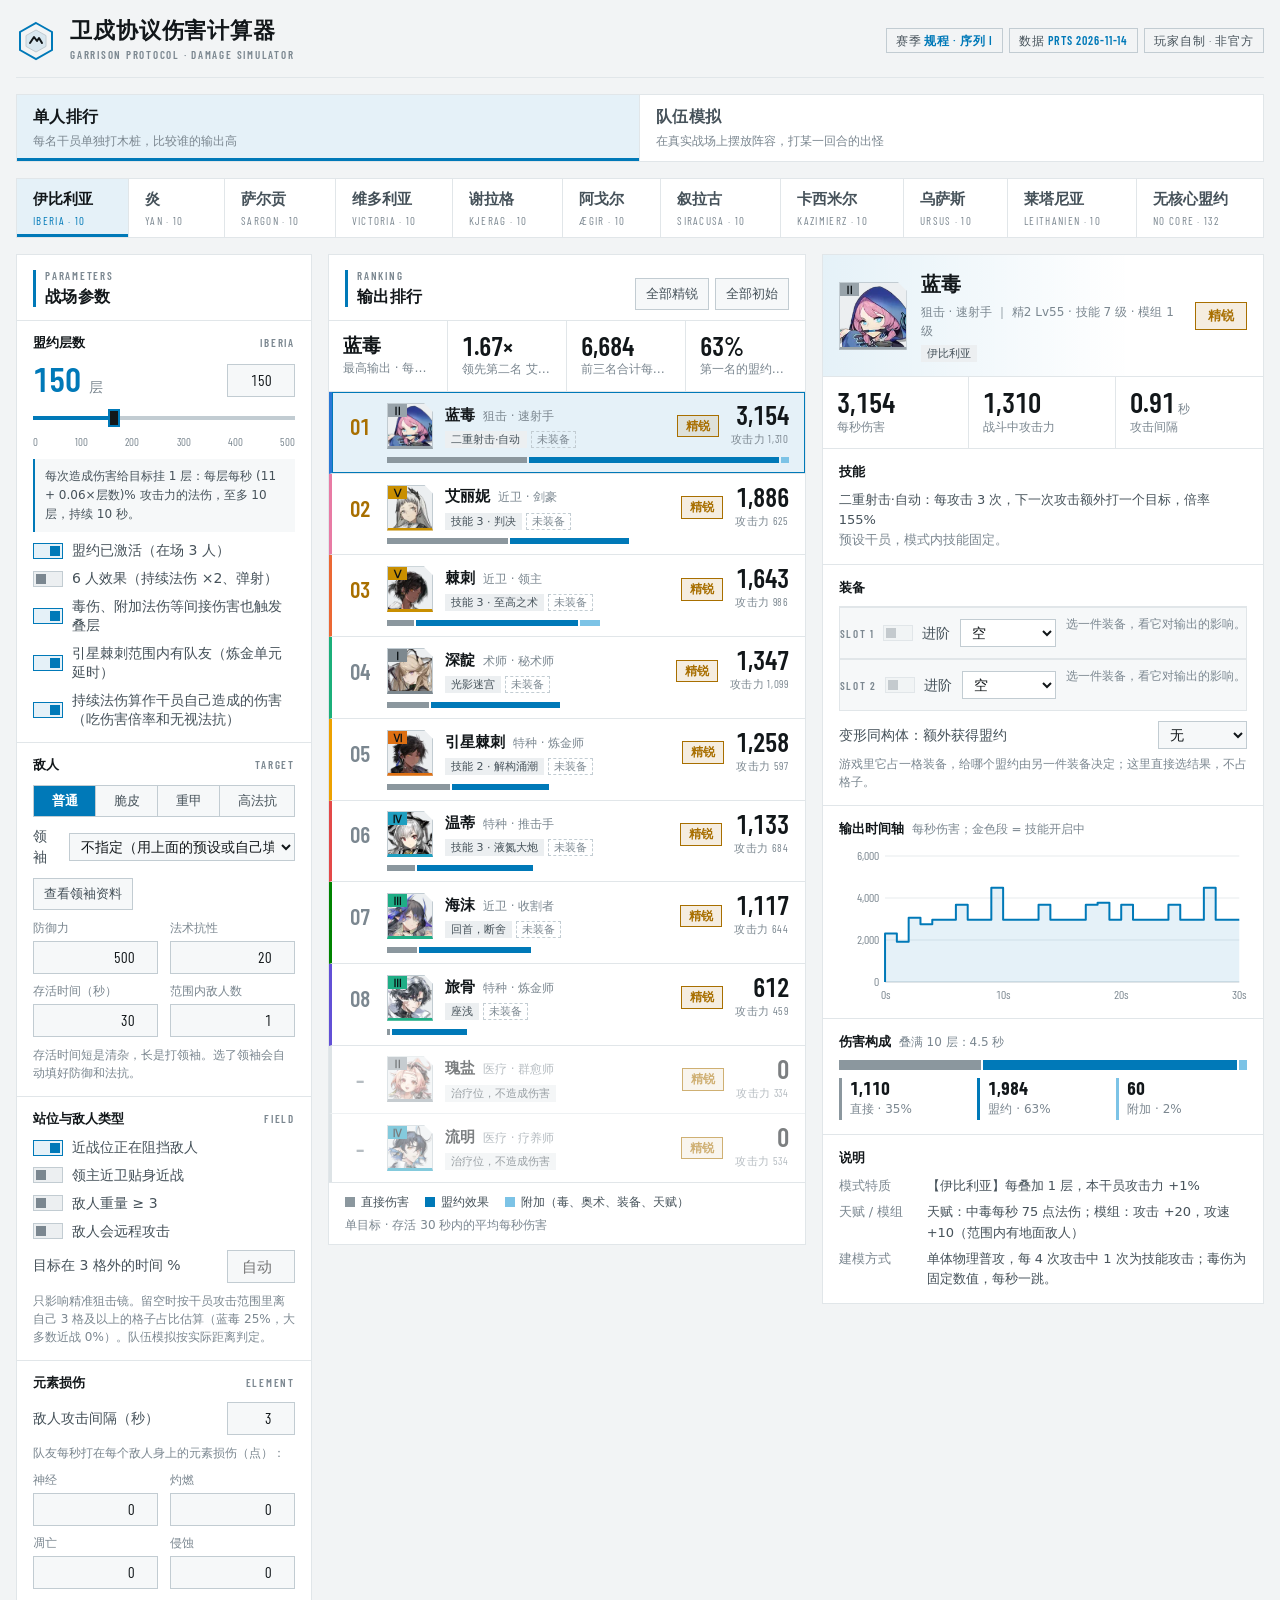
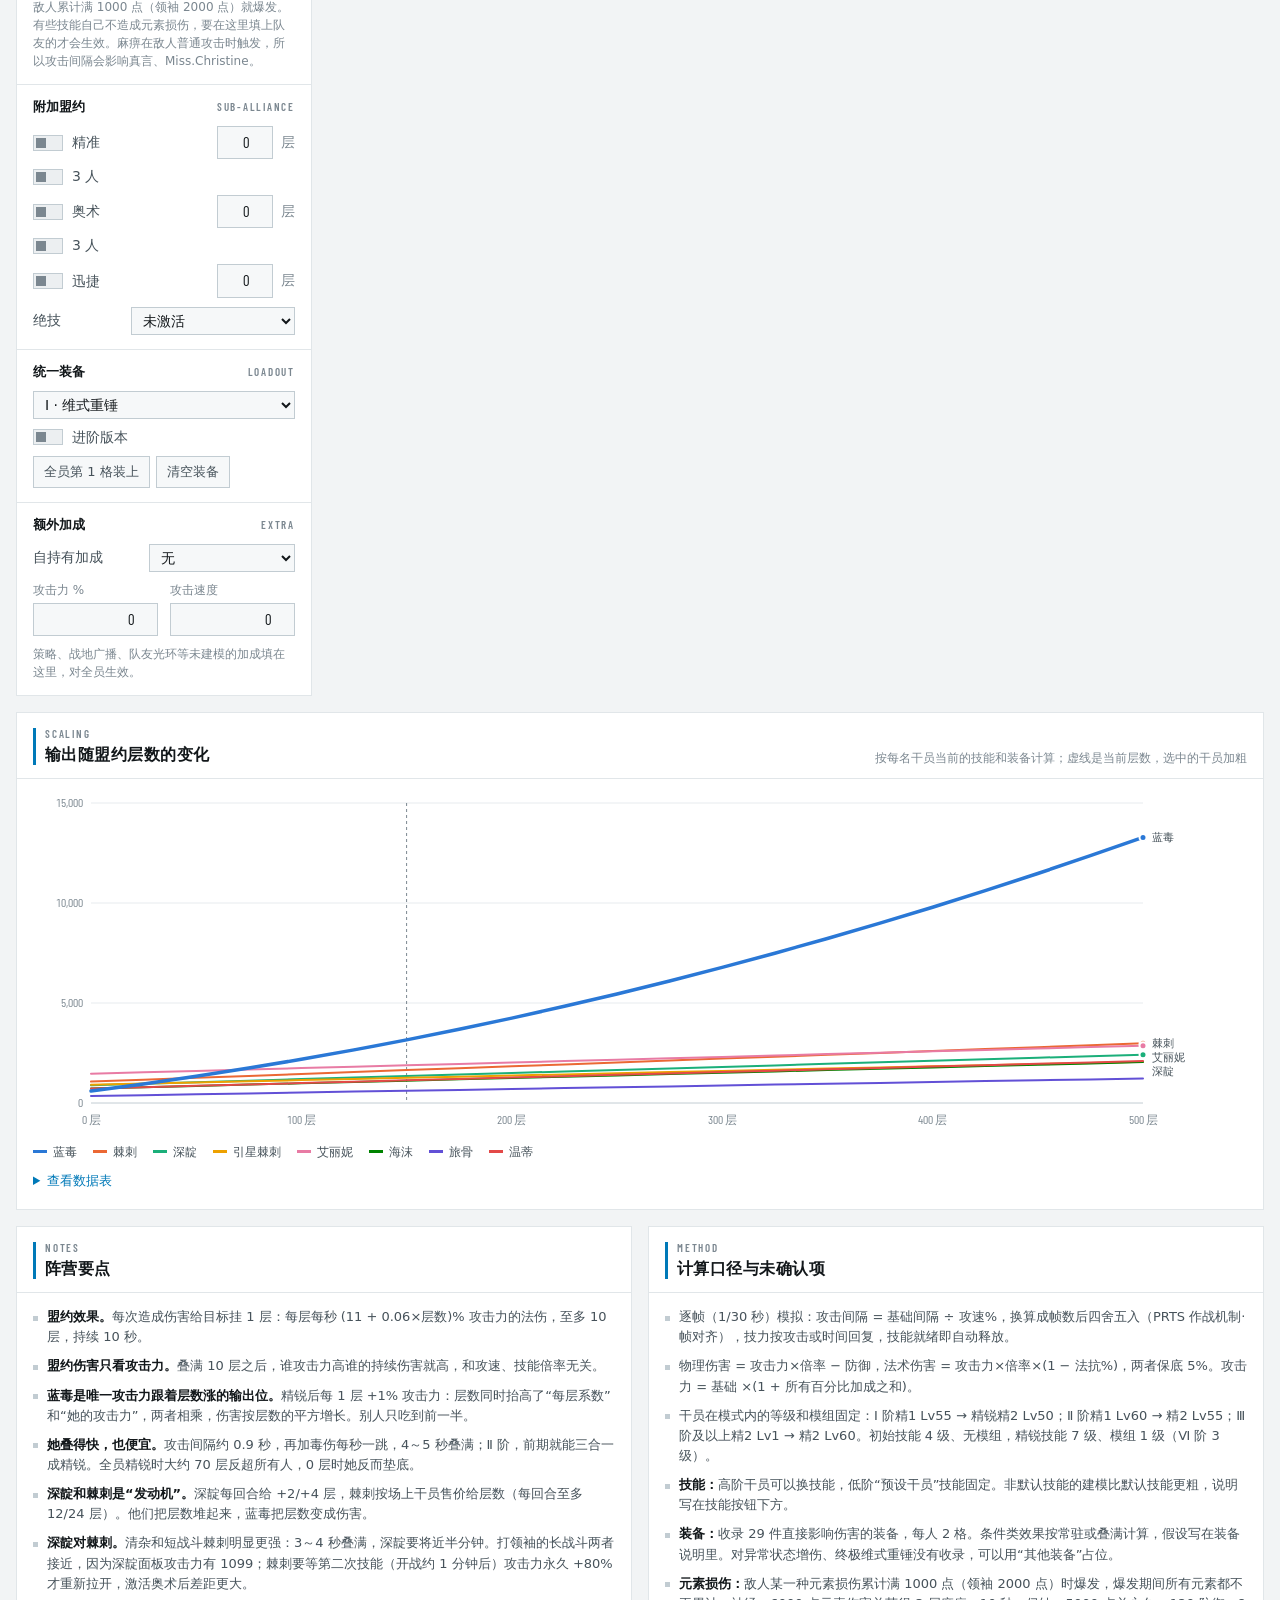
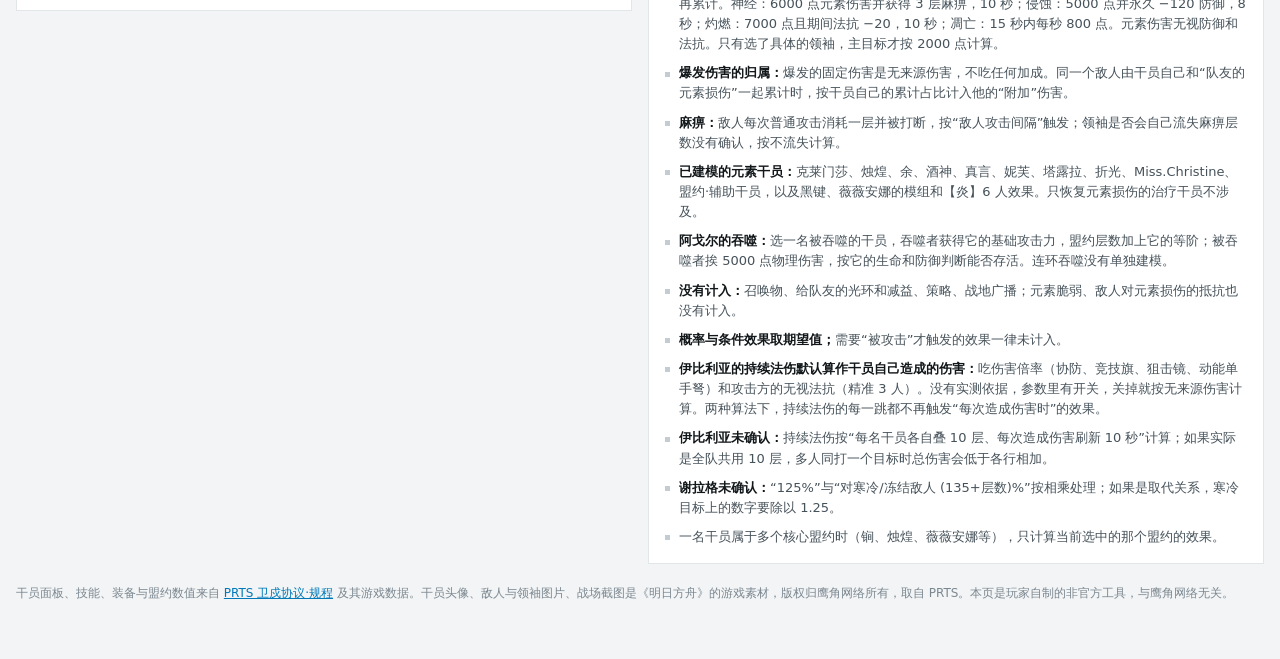
